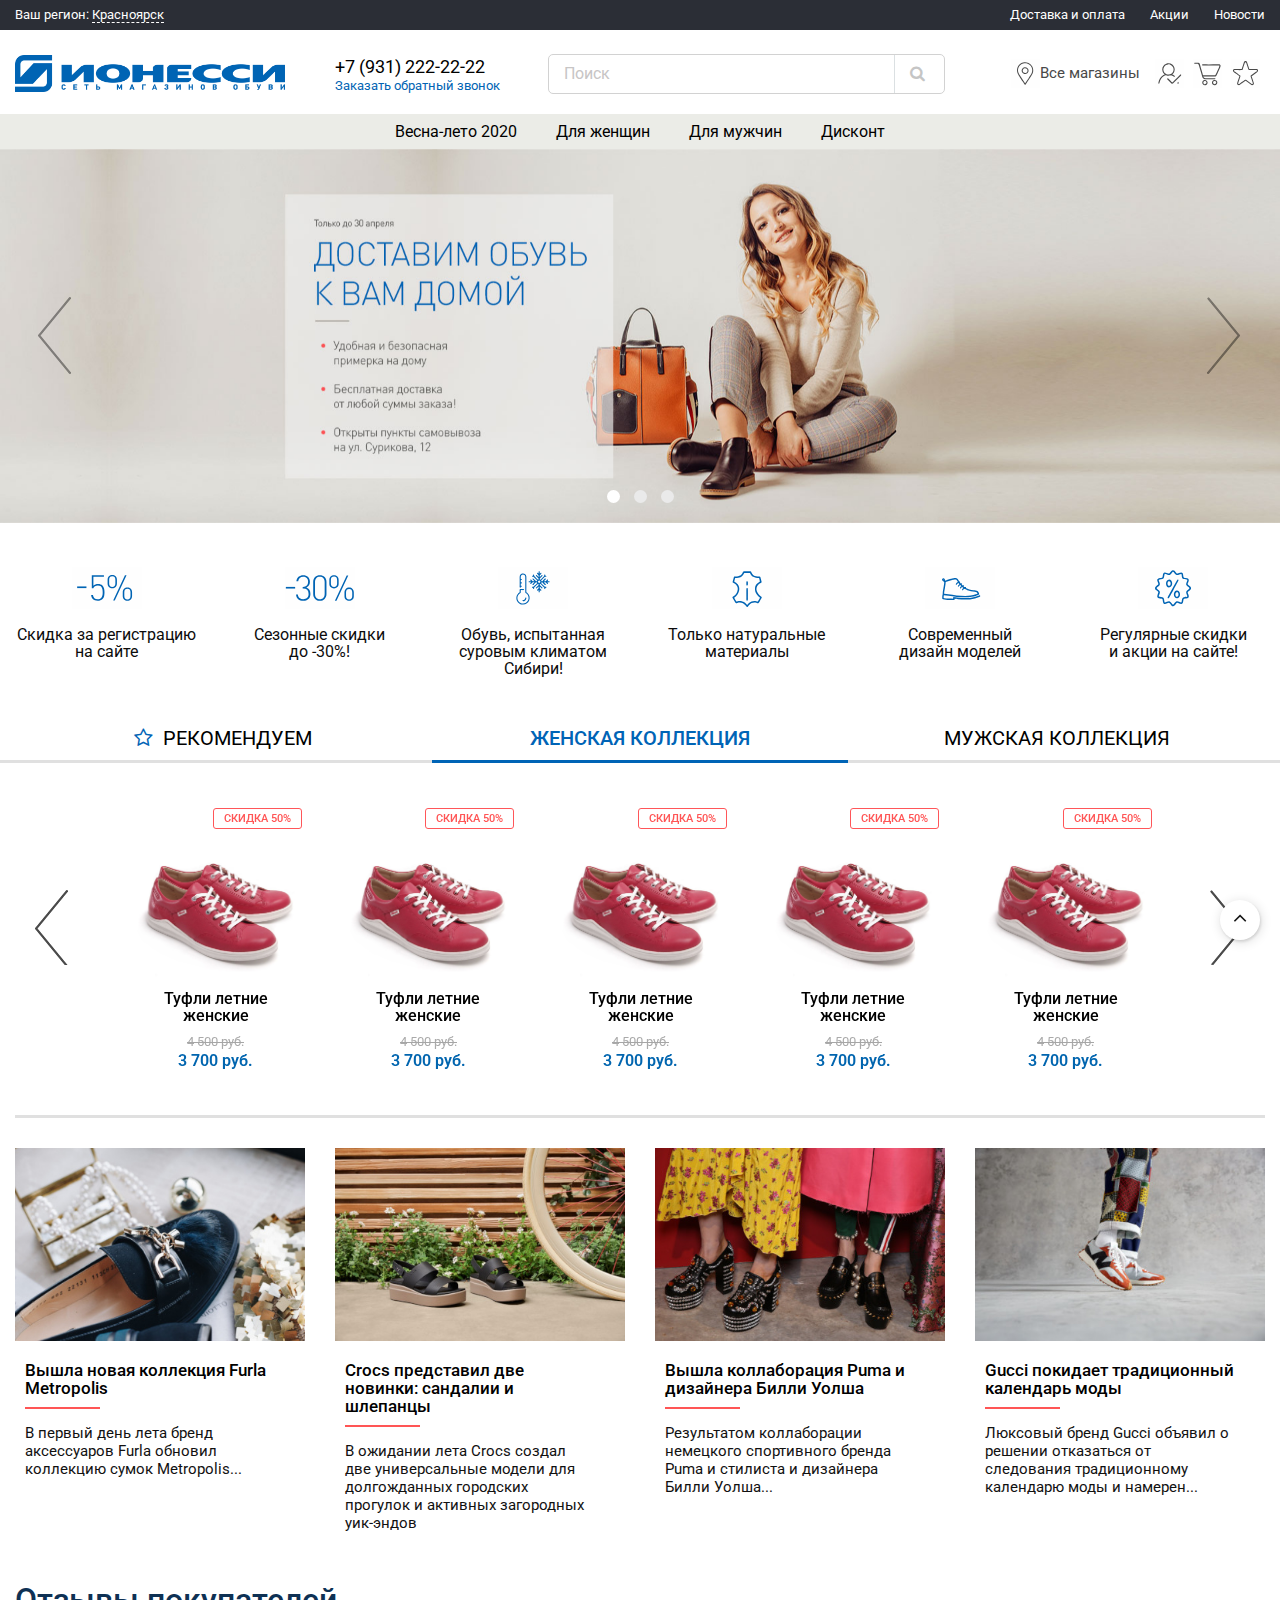
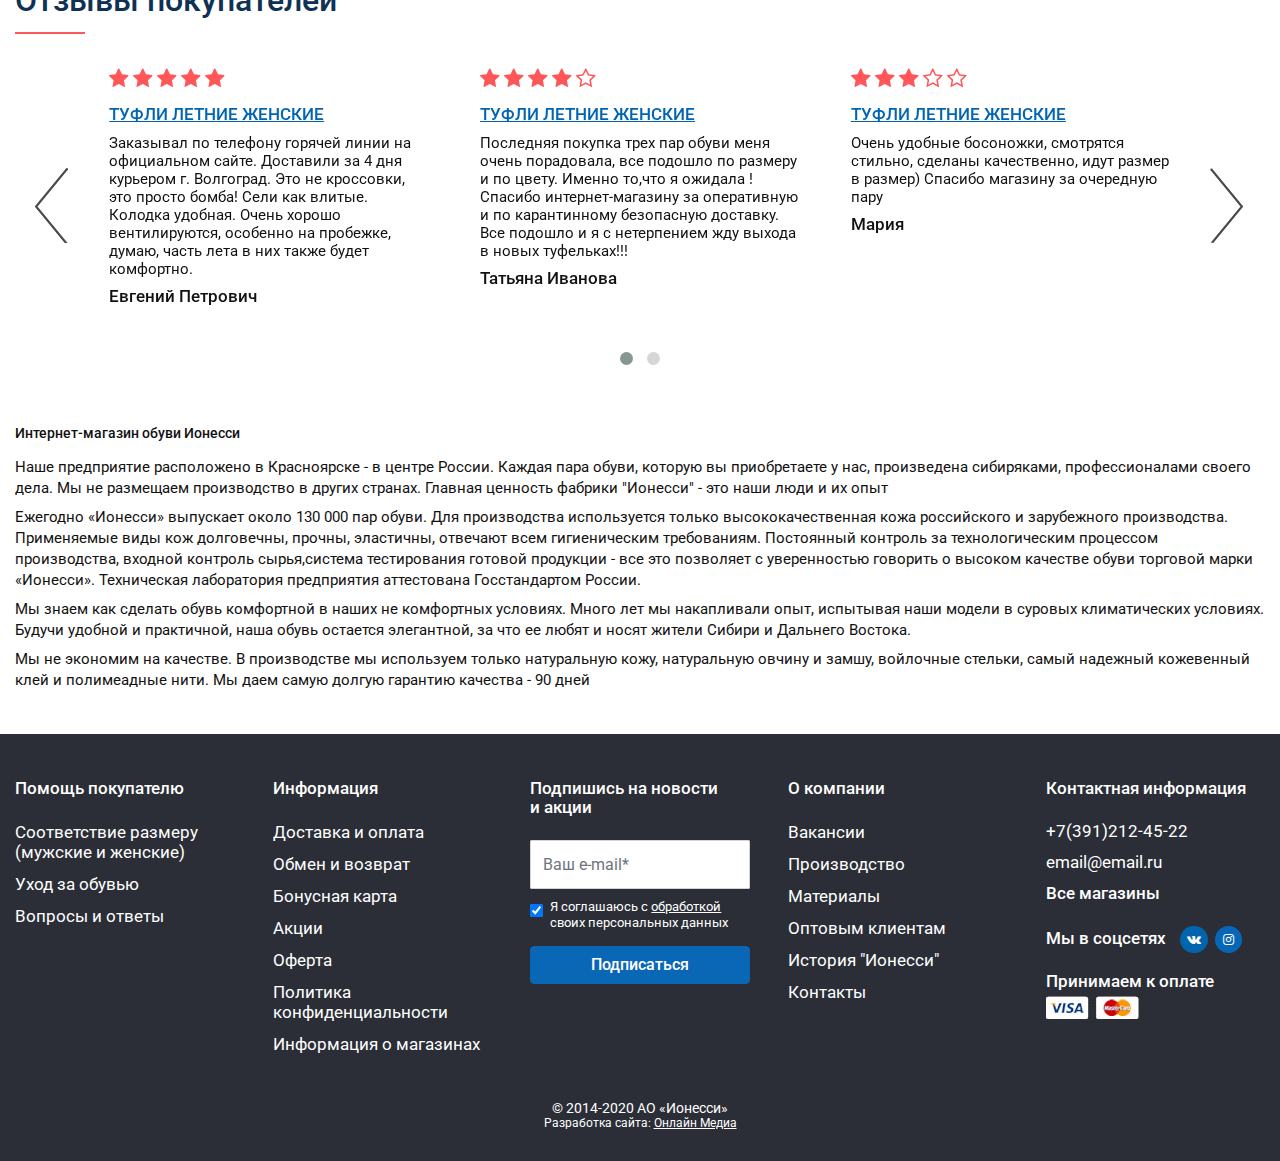
==== index.html @ 067e92b2 "Original Files Ionessi" ====
<!DOCTYPE html>
<html lang="ru">

<head>

    <meta charset="utf-8">

    <title>Project VAR</title>
    <meta name="description" content="Project VAR">

    <meta http-equiv="X-UA-Compatible" content="IE=edge">
    <meta name="viewport" content="width=device-width, initial-scale=1, maximum-scale=1">

    <!-- Open Graph Protocol Start -->
    <meta property="og:type" content="article">
    <meta property="og:site_name" content="">
    <meta property="og:title" content="" />
    <meta property="og:description" content="" />
    <meta property="og:url" content="">
    <meta property="og:locale" content="ru_RU">
    <meta property="og:image" content="" />
    <!-- Open Graph Protocol End -->

    <!-- Reset Phone Style Start -->
    <meta name="format-detection" content="telephone=no">
    <!-- Reset Phone Style End -->

    <!-- Template Basic Images Start -->
    <link rel="icon" href="img/favicon/favicon.ico">
    <link rel="apple-touch-icon" sizes="180x180" href="img/favicon/apple-touch-icon-180x180.png">
    <!-- Template Basic Images End -->

    <!-- Custom Browsers Color Start -->
    <meta name="theme-color" content="#000">
    <meta name="msapplication-navbutton-color" content="#000">
    <meta name="apple-mobile-web-app-status-bar-style" content="#000">
    <!-- Custom Browsers Color End -->

    <!-- Other Scripts, Bootstrap First -->
    <link rel="stylesheet" href="libs/bootstrap/css/bootstrap.min.css">
    <link rel="stylesheet"
        href="https://fonts.googleapis.com/css2?family=Roboto:ital,wght@0,400;0,500;0,700;1,400&display=swap">
    <link rel="stylesheet" href="libs/font-awesome/css/font-awesome.min.css">
    <link rel="stylesheet" href="libs/owlcarousel/owl.carousel.min.css">
    <link rel="stylesheet" href="libs/owlcarousel/owl.theme.default.min.css">
    <link rel="stylesheet" type="text/css" href="libs/slick/slick.css" />
    <link rel="stylesheet" type="text/css" href="libs/slick/slick-theme.css" />
    <link rel="stylesheet" href="css/main.css">
    <link rel="stylesheet" href="css/media.css">

</head>

<body>

    <div class="top-line">
        <div class="container-fluid">
            <div class="row">

            </div>
        </div>
    </div>

    <!-- HEADER START -->
    <header id="header" class="header">

        <div class="header-top d-none d-lg-block">
            <div class="container">
                <div class="row justify-content-between align-items-center">
                    <div class="col-md-auto col-12">
                        <div class="region-select">
                            <p>Ваш регион: <a href="#">Красноярск</a></p>
                        </div>
                    </div>
                    <div class="col-md-auto">
                        <ul>
                            <li><a href="#">Доставка и оплата</a></li>
                            <li><a href="#">Акции</a></li>
                            <li><a href="#">Новости</a></li>
                        </ul>
                    </div>
                </div>
            </div>
        </div>

        <div class="fixed-header" id="fixed-header">

            <div class="header-middle d-none d-lg-block">
                <div class="container">
                    <div class="row">
                        <div class="col-xl-3 col-lg-4">
                            <a href="#" class="logo">
                                <img src="img/logo/logo.png" alt="">
                            </a>
                        </div>
                        <div class="col-xl-2 col-lg-4">
                            <div class="header-phone">
                                <a href="tel:" class="phone">+7 (931) 222-22-22</a>
                                <a href="" class="orderphone">Заказать обратный звонок</a>
                            </div>
                        </div>

                        <div class="col-lg-4 d-lg-block d-xl-none">
                            <div class="header-right">
                                <ul>
                                    <li>
                                        <div class="header-shops">
                                            <img src="img/icon/karta.svg"></object>
                                            <a href="#">Все магазины</a>
                                        </div>
                                    </li>
                                    <li><a href=""><img src="img/icon/lich-kab.svg"></a></li>
                                    <li><a href=""><img src="img/icon/korzina.svg"></a></li>
                                    <li><a href=""><img src="img/icon/izbrannoe.svg"></a></li>
                                </ul>
                            </div>
                        </div>

                        <div class="col-xl-4 ">
                            <div class="header-search">
                                <form action="#" method="get">
                                    <div class="header-search-wrapper">
                                        <input type="search" class="form-control" name="q" id="q" placeholder="Поиск"
                                            required="">
                                        <button class="btn" type="submit"><i class="fa fa-search"
                                                aria-hidden="true"></i></button>
                                    </div>
                                </form>
                            </div>
                        </div>
                        <div class="col-xl-3 d-none d-xl-block">
                            <div class="header-right">
                                <ul>
                                    <li>
                                        <div class="header-shops">
                                            <img src="img/icon/karta.svg"></object>
                                            <a href="#">Все магазины</a>
                                        </div>
                                    </li>
                                    <li><a href=""><img src="img/icon/lich-kab.svg"></a></li>
                                    <li><a href=""><img src="img/icon/korzina.svg"></a></li>
                                    <li><a href=""><img src="img/icon/izbrannoe.svg"></a></li>
                                </ul>
                            </div>
                        </div>
                    </div>
                </div>
            </div>
            <!--MAIN MENU START -->
            <div class="nav-wrap main-menu">
                <div class="container">

                    <div class="menu-mobile-wrapper d-block d-lg-none">

                        <a href="#">
                            <img src="img/logo/logo.png" alt="">
                        </a>
                        <div class="mobile-icons">
                            <a href=""><img src="img/icon/izbrannoe.svg"></a>
                            <a href=""><img src="img/icon/korzina.svg"></a>
                        </div>
                    </div>

                    <nav class="menu" id="menu">
                        <ul>
                            <li class="d-block d-lg-none">
                                <div class="header-search">
                                    <form action="#" method="get">
                                        <div class="header-search-wrapper">
                                            <input type="search" class="form-control" name="q" id="q"
                                                placeholder="Поиск" required="">
                                            <button class="btn" type="submit"><i class="fa fa-search"
                                                    aria-hidden="true"></i></button>
                                        </div>
                                    </form>
                                </div>
                            </li>
                            <li><a href="#">Весна-лето 2020</a>
                                <ul>
                                    <li>
                                        <a href="#">Женская обувь</a>

                                        <a href="#">Весна-лето 2020</a>
                                        <ul>
                                            <li><a href="#">В наличии</a></li>
                                        </ul>

                                        <a href="#">Тип обуви</a>
                                        <ul>
                                            <li><a href="#">Кеды(1)</a></li>
                                            <li><a href="#">Кроссовки(14)</a></li>
                                            <li><a href="#">Полуботинки(2)</a></li>
                                            <li><a href="#">Балетки(33)</a></li>
                                            <li><a href="#">Туфли(1)</a></li>
                                            <li><a href="#">Босоножки(24)</a></li>
                                            <li><a href="#">Сандалии(2)</a></li>
                                            <li><a href="#">Сабо(13)</a></li>
                                            <li><a href="#">Шлепанцы(91)</a></li>
                                            <li><a href="#">Ботинки(210)</a></li>
                                            <li><a href="#">Ботильоны(335)</a></li>
                                            <li><a href="#">Полусапоги(310)</a></li>
                                            <li><a href="#">Сапоги(104)</a></li>
                                        </ul>
                                    </li>
                                    <li>
                                        <a href="#">Стиль</a>
                                        <ul>
                                            <li><a href="#">Классический(56)</a></li>
                                            <li><a href="#">Повседневный(143)</a></li>
                                            <li><a href="#">Спортивный(83)</a></li>
                                            <li><a href="#">Для активного отдыха(51)</a></li>
                                        </ul>
                                        <a href="#">Особые свойства</a>
                                        <ul>
                                            <li><a href="#">Обувь с Gore-Tex(70)</a></li>
                                            <li><a href="#">Обувь с Hydromax(22)</a></li>
                                        </ul>
                                        <a href="#">Товары со скидкой(346)</a>
                                        <a href="#" class="info-img"><img src="images/b1.jpg" alt=""></a>
                                    </li>
                                    <li><a href="#">Категория</a>
                                        <ul>
                                            <li><a href="#">Подкатегория</a></li>
                                            <li><a href="#">Подкатегория</a></li>
                                            <li><a href="#">Подкатегория</a></li>
                                            <li><a href="#">Подкатегория</a></li>
                                        </ul>
                                    </li>
                                </ul>
                            </li>
                            <li>
                                <a href="#">Для женщин</a>
                                <ul>
                                    <li><a href="#">Категория</a></li>
                                    <li><a href="#">Категория</a></li>
                                    <li><a href="#">Категория</a></li>
                                </ul>
                            </li>
                            <li><a href="#">Для мужчин</a>
                                <ul>
                                    <li><a href="#">Категория</a>
                                        <ul>
                                            <li><a href="#">Подкатегория</a></li>
                                            <li><a href="#">Подкатегория</a></li>
                                            <li><a href="#">Подкатегория</a></li>
                                            <li><a href="#">Подкатегория</a></li>
                                        </ul>
                                    </li>
                                    <li><a href="#">Категория</a>
                                        <ul>
                                            <li><a href="#">Подкатегория</a></li>
                                            <li><a href="#">Подкатегория</a></li>
                                            <li><a href="#">Подкатегория</a></li>
                                            <li><a href="#">Подкатегория</a></li>
                                        </ul>
                                    </li>
                                    <li><a href="#">Категория</a>
                                        <ul>
                                            <li><a href="#">Подкатегория</a></li>
                                            <li><a href="#">Подкатегория</a></li>
                                            <li><a href="#">Подкатегория</a></li>
                                            <li><a href="#">Подкатегория</a></li>
                                        </ul>
                                    </li>
                                </ul>
                            </li>
                            <li><a href="#">Дисконт</a>
                            <li class="bottom-part-menu d-block d-lg-none">
                                <p class="region-select">Ваш регион: <a href="#">Красноярск</a></p>
                                <a href="tel:" class="phone">+7 (931) 222-22-22</a>
                                <p class="autorization"><a href="#">Регистрация</a>/ <a href="#">Войти</a></p>
                                <a href="#">Доставка и оплата</a>
                                <a href="#">Обмен и возврат</a>
                                <a href="#">Бонусная программа</a>
                                <a href="#">Вопросы и ответы</a>
                                <a href="#">Контакты</a>
                            </li>
                        </ul>
                    </nav>

                </div>
            </div>
            <!--MAIN MENU END -->
        </div>

    </header>
    <!-- HEADER END -->

    <div class="main-wrapper">

        <div class="top-slider">
            <div class="owl-carousel owl-theme">
                <div class="item">
                    <img src="images/slider/slidex1.jpg" alt="Picture 1" class="d-none d-md-block">
                    <img src="images/slider/slidesm.jpg" alt="Picture 1" class="d-block d-md-none">
                </div>
                <div class="item">
                    <img src="images/slider/slidex1.jpg" alt="Picture 1" class="d-none d-md-block">
                    <img src="images/slider/slidesm.jpg" alt="Picture 1" class="d-block d-md-none">
                </div>
                <div class="item">
                    <img src="images/slider/slidex1.jpg" alt="Picture 1" class="d-none d-md-block">
                    <img src="images/slider/slidesm.jpg" alt="Picture 1" class="d-block d-md-none">
                </div>
            </div>
            <div class="owl-theme">
                <div class="owl-controls">
                    <div class="custom-nav owl-nav"></div>
                </div>
            </div>
        </div>

        <section class="advantages">
            <div class="container">
                <div class="row">
                    <div class="col-xl-2 col-lg-4 col-md-4 col-6">
                        <div class="advantage-item">
                            <a href="#">
                                <object type="image/svg+xml" data="img/icon/1.svg" width="70" height="70"></object>
                                <p>Скидка за регистрацию<br /> на сайте</p>
                            </a>
                        </div>
                    </div>
                    <div class="col-xl-2 col-lg-4 col-md-4 col-6">
                        <div class="advantage-item">
                            <a href="#">
                                <object type="image/svg+xml" data="img/icon/2.svg" width="70" height="70"></object>
                                <p>Сезонные скидки<br />до -30%!</p>
                            </a>
                        </div>
                    </div>
                    <div class="col-xl-2 col-lg-4 col-md-4 col-6">
                        <div class="advantage-item">
                            <a href="#">
                                <object type="image/svg+xml" data="img/icon/3.svg" width="70" height="70"></object>
                                <p>Обувь, испытанная<br />суровым климатом Сибири!</p>
                            </a>
                        </div>
                    </div>
                    <div class="col-xl-2 col-lg-4 col-md-4 col-6">
                        <div class="advantage-item">
                            <a href="#">
                                <object type="image/svg+xml" data="img/icon/4.svg" width="70" height="70"></object>
                                <p>Только натуральные<br />материалы</p>
                            </a>
                        </div>
                    </div>
                    <div class="col-xl-2 col-lg-4 col-md-4 col-6">
                        <div class="advantage-item">
                            <a href="#">
                                <object type="image/svg+xml" data="img/icon/5.svg" width="70" height="70"></object>
                                <p>Современный<br />дизайн моделей</p>
                            </a>
                        </div>
                    </div>
                    <div class="col-xl-2 col-lg-4 col-md-4 col-6">
                        <div class="advantage-item">
                            <a href="#">
                                <object type="image/svg+xml" data="img/icon/6.svg" width="70" height="70"></object>
                                <p>Регулярные скидки<br />и акции на сайте!</p>
                            </a>
                        </div>
                    </div>
                </div>
            </div>
        </section>

        <section class="product-demo">
            <div class="product-demo-head">
                <div class="container">
                    <ul class="nav nav-tabs">
                        <li class="nav-item d-none d-lg-block">
                            <p class="nav-link demo-link"><i class="fa fa-star-o" aria-hidden="true"></i> Рекомендуем
                            </p>
                        </li>
                        <li class="nav-item">
                            <a class="nav-link active demo-link" data-toggle="tab" href="#womancollection">Женская
                                коллекция</a>
                        </li>
                        <li class="nav-item">
                            <a class="nav-link demo-link" data-toggle="tab" href="#mancollection">Мужская коллекция</a>
                        </li>
                    </ul>
                </div>
            </div>

            <div class="container">
                <div class="tab-content">
                    <div class="tab-pane fade show active" id="womancollection">
                        <div class="gallery-wrapper">
                            <div class="owl-carousel owl-products owl-theme gallery content-section">

                                <div class="item">
                                    <p class="item-action">Скидка 50%</p>
                                    <div class="item-image">
                                        <a href="product-item.html">
                                            <img src="images/content/01.jpg" alt="">
                                            <img src="images/content/02.jpg" alt="">
                                        </a>
                                    </div>
                                    <div class="button-container">
                                        <a href="product-item.html" class="button">Подробнее</a>
                                    </div>
                                    <div class="item-desc">
                                        <p class="item-title">Туфли летние женские</p>
                                        <p class="old-price">
                                            4 500 <span class="ruble">руб.</span>
                                        </p>
                                        <p class="item-price"> 3 700 <span class="ruble">руб.</span></p>

                                    </div>
                                </div>

                                <div class="item">
                                    <p class="item-action">Скидка 50%</p>
                                    <div class="item-image">
                                        <a href="product-item.html">
                                            <img src="images/content/01.jpg" alt="">
                                            <img src="images/content/02.jpg" alt="">
                                        </a>
                                    </div>
                                    <div class="button-container">
                                        <a href="product-item.html" class="button">Подробнее</a>
                                    </div>
                                    <div class="item-desc">
                                        <p class="item-title">Туфли летние женские</p>
                                        <p class="old-price">
                                            4 500 <span class="ruble">руб.</span>
                                        </p>
                                        <p class="item-price"> 3 700 <span class="ruble">руб.</span></p>

                                    </div>
                                </div>

                                <div class="item">
                                    <p class="item-action">Скидка 50%</p>
                                    <div class="item-image">
                                        <a href="product-item.html">
                                            <img src="images/content/01.jpg" alt="">
                                            <img src="images/content/02.jpg" alt="">
                                        </a>
                                    </div>
                                    <div class="button-container">
                                        <a href="product-item.html" class="button">Подробнее</a>
                                    </div>
                                    <div class="item-desc">
                                        <p class="item-title">Туфли летние женские</p>
                                        <p class="old-price">
                                            4 500 <span class="ruble">руб.</span>
                                        </p>
                                        <p class="item-price"> 3 700 <span class="ruble">руб.</span></p>

                                    </div>
                                </div>

                                <div class="item">
                                    <p class="item-action">Скидка 50%</p>
                                    <div class="item-image">
                                        <a href="product-item.html">
                                            <img src="images/content/01.jpg" alt="">
                                            <img src="images/content/02.jpg" alt="">
                                        </a>
                                    </div>
                                    <div class="button-container">
                                        <a href="product-item.html" class="button">Подробнее</a>
                                    </div>
                                    <div class="item-desc">
                                        <p class="item-title">Туфли летние женские</p>
                                        <p class="old-price">
                                            4 500 <span class="ruble">руб.</span>
                                        </p>
                                        <p class="item-price"> 3 700 <span class="ruble">руб.</span></p>

                                    </div>
                                </div>

                                <div class="item">
                                    <p class="item-action">Скидка 50%</p>
                                    <div class="item-image">
                                        <a href="product-item.html">
                                            <img src="images/content/01.jpg" alt="">
                                            <img src="images/content/02.jpg" alt="">
                                        </a>
                                    </div>
                                    <div class="button-container">
                                        <a href="product-item.html" class="button">Подробнее</a>
                                    </div>
                                    <div class="item-desc">
                                        <p class="item-title">Туфли летние женские</p>
                                        <p class="old-price">
                                            4 500 <span class="ruble">руб.</span>
                                        </p>
                                        <p class="item-price"> 3 700 <span class="ruble">руб.</span></p>

                                    </div>
                                </div>

                                <div class="item">
                                    <p class="item-action">Скидка 50%</p>
                                    <div class="item-image">
                                        <a href="product-item.html">
                                            <img src="images/content/01.jpg" alt="">
                                            <img src="images/content/02.jpg" alt="">
                                        </a>
                                    </div>
                                    <div class="button-container">
                                        <a href="product-item.html" class="button">Подробнее</a>
                                    </div>
                                    <div class="item-desc">
                                        <p class="item-title">Туфли летние женские</p>
                                        <p class="old-price">
                                            4 500 <span class="ruble">руб.</span>
                                        </p>
                                        <p class="item-price"> 3 700 <span class="ruble">руб.</span></p>

                                    </div>
                                </div>

                                <div class="item">
                                    <p class="item-action">Скидка 50%</p>
                                    <div class="item-image">
                                        <a href="product-item.html">
                                            <img src="images/content/01.jpg" alt="">
                                            <img src="images/content/02.jpg" alt="">
                                        </a>
                                    </div>
                                    <div class="button-container">
                                        <a href="product-item.html" class="button">Подробнее</a>
                                    </div>
                                    <div class="item-desc">
                                        <p class="item-title">Туфли летние женские</p>
                                        <p class="old-price">
                                            4 500 <span class="ruble">руб.</span>
                                        </p>
                                        <p class="item-price"> 3 700 <span class="ruble">руб.</span></p>

                                    </div>
                                </div>

                                <div class="item">
                                    <p class="item-action">Скидка 50%</p>
                                    <div class="item-image">
                                        <a href="product-item.html">
                                            <img src="images/content/01.jpg" alt="">
                                            <img src="images/content/02.jpg" alt="">
                                        </a>
                                    </div>
                                    <div class="button-container">
                                        <a href="product-item.html" class="button">Подробнее</a>
                                    </div>
                                    <div class="item-desc">
                                        <p class="item-title">Туфли летние женские</p>
                                        <p class="old-price">
                                            4 500 <span class="ruble">руб.</span>
                                        </p>
                                        <p class="item-price"> 3 700 <span class="ruble">руб.</span></p>

                                    </div>
                                </div>

                                <div class="item">
                                    <p class="item-action">Скидка 50%</p>
                                    <div class="item-image">
                                        <a href="product-item.html">
                                            <img src="images/content/01.jpg" alt="">
                                            <img src="images/content/02.jpg" alt="">
                                        </a>
                                    </div>
                                    <div class="button-container">
                                        <a href="product-item.html" class="button">Подробнее</a>
                                    </div>
                                    <div class="item-desc">
                                        <p class="item-title">Туфли летние женские</p>
                                        <p class="old-price">
                                            4 500 <span class="ruble">руб.</span>
                                        </p>
                                        <p class="item-price"> 3 700 <span class="ruble">руб.</span></p>

                                    </div>
                                </div>

                            </div>
                        </div>
                        <a href="#" class="btn btn-primary">Перейти в каталог</a>
                    </div>
                    <div class="tab-pane fade" id="mancollection">
                        <div class="gallery-wrapper">

                        </div>
                    </div>
                </div>
            </div>

        </section>

        <section class="main-actions">
            <div class="container">
                <div class="row">
                    <div class="col-xl-3 col-lg-4 col-md-6">
                        <div class="action-item">
                            <a href="#">
                                <img src="images/news1.jpg" alt="">
                            </a>
                            <div class="action-content">
                                <h2>
                                    <a href="#">Вышла новая коллекция Furla Metropolis</a>
                                </h2>
                                <p>В первый день лета бренд аксессуаров Furla обновил коллекцию сумок Metropolis...</p>
                            </div>
                        </div>
                    </div>
                    <div class="col-xl-3 col-lg-4 col-md-6">
                        <div class="action-item">
                            <a href="#">
                                <img src="images/news2.jpg" alt="">
                            </a>
                            <div class="action-content">
                                <h2>
                                    <a href="#">Crocs представил две новинки: сандалии и шлепанцы</a>
                                </h2>
                                <p>В ожидании лета Crocs cоздал две универсальные модели для долгожданных городских
                                    прогулок и активных загородных уик-эндов</p>
                            </div>
                        </div>
                    </div>
                    <div class="col-xl-3 col-lg-4 col-md-6">
                        <div class="action-item">
                            <a href="#">
                                <img src="images/news3.jpg" alt="">
                            </a>
                            <div class="action-content">
                                <h2>
                                    <a href="#">Вышла коллаборация Puma и дизайнера Билли Уолша</a>
                                </h2>
                                <p>Результатом коллаборации немецкого спортивного бренда Puma и стилиста и дизайнера
                                    Билли Уолша...</p>
                            </div>
                        </div>
                    </div>
                    <div class="col-xl-3 col-lg-4 col-md-6">
                        <div class="action-item">
                            <a href="#">
                                <img src="images/news4.jpg" alt="">
                            </a>
                            <div class="action-content">
                                <h2>
                                    <a href="#">Gucci покидает традиционный календарь моды</a>
                                </h2>
                                <p>Люксовый бренд Gucci объявил о решении отказаться от следования традиционному
                                    календарю моды и намерен...</p>
                            </div>
                        </div>
                    </div>
                </div>
            </div>
        </section>

        <section class="reviews-section">
            <div class="container">
                <div class="section-title">
                    <h2>Отзывы покупателей</h2>
                </div>
            </div>
            <div class="container">
                <div class="gallery-wrapper">
                    <div class="owl-carousel owl-reviews owl-theme gallery content-section">

                        <div class="reviews-item">
                            <div class="rating">
                                <i class="fa fa-star" aria-hidden="true"></i>
                                <i class="fa fa-star" aria-hidden="true"></i>
                                <i class="fa fa-star" aria-hidden="true"></i>
                                <i class="fa fa-star" aria-hidden="true"></i>
                                <i class="fa fa-star" aria-hidden="true"></i>
                            </div>
                            <a href="" class="reviews-title">
                                <h3>Туфли летние женские</h3>
                            </a>
                            <p class="reviews-description">Заказывал по телефону горячей линии на официальном сайте.
                                Доставили за 4 дня курьером г. Волгоград. Это не кроссовки, это просто бомба! Сели как
                                влитые. Колодка удобная. Очень хорошо вентилируются, особенно на пробежке, думаю, часть
                                лета в них также будет комфортно.</p>
                            <p class="reviews-autor">Евгений Петрович</p>
                        </div>

                        <div class="reviews-item">
                            <div class="rating">
                                <i class="fa fa-star" aria-hidden="true"></i>
                                <i class="fa fa-star" aria-hidden="true"></i>
                                <i class="fa fa-star" aria-hidden="true"></i>
                                <i class="fa fa-star" aria-hidden="true"></i>
                                <i class="fa fa-star-o" aria-hidden="true"></i>
                            </div>
                            <a href="" class="reviews-title">
                                <h3>Туфли летние женские</h3>
                            </a>
                            <p class="reviews-description">Последняя покупка трех пар обуви меня очень порадовала, все
                                подошло по размеру и по цвету. Именно то,что я ожидала ! Спасибо интернет-магазину за
                                оперативную и по карантинному безопасную доставку.
                                Все подошло и я с нетерпением жду выхода в новых туфельках!!!</p>
                            <p class="reviews-autor">Татьяна Иванова</p>
                        </div>

                        <div class="reviews-item">
                            <div class="rating">
                                <i class="fa fa-star" aria-hidden="true"></i>
                                <i class="fa fa-star" aria-hidden="true"></i>
                                <i class="fa fa-star" aria-hidden="true"></i>
                                <i class="fa fa-star-o" aria-hidden="true"></i>
                                <i class="fa fa-star-o" aria-hidden="true"></i>
                            </div>
                            <a href="" class="reviews-title">
                                <h3>Туфли летние женские</h3>
                            </a>
                            <p class="reviews-description">Очень удобные босоножки, смотрятся стильно, сделаны
                                качественно, идут размер в размер) Спасибо магазину за очередную пару</p>
                            <p class="reviews-autor">Мария</p>
                        </div>

                        <div class="reviews-item">
                            <div class="rating">
                                <i class="fa fa-star" aria-hidden="true"></i>
                                <i class="fa fa-star" aria-hidden="true"></i>
                                <i class="fa fa-star" aria-hidden="true"></i>
                                <i class="fa fa-star" aria-hidden="true"></i>
                                <i class="fa fa-star" aria-hidden="true"></i>
                            </div>
                            <a href="" class="reviews-title">
                                <h3>Туфли летние женские</h3>
                            </a>
                            <p class="reviews-description">Далеко-далеко за словесными горами в стране, гласных и
                                согласных живут рыбные тексты. Даже обеспечивает использовало осталось переписывается
                                прямо единственное океана приставка точках эта. Подзаголовок языком путь, ему меня не
                                снова раз несколько.</p>
                            <p class="reviews-autor">Татьяна Иванова</p>
                        </div>

                        <div class="reviews-item">
                            <div class="rating">
                                <i class="fa fa-star" aria-hidden="true"></i>
                                <i class="fa fa-star" aria-hidden="true"></i>
                                <i class="fa fa-star" aria-hidden="true"></i>
                                <i class="fa fa-star" aria-hidden="true"></i>
                                <i class="fa fa-star" aria-hidden="true"></i>
                            </div>
                            <a href="" class="reviews-title">
                                <h3>Туфли летние женские</h3>
                            </a>
                            <p class="reviews-description">Далеко-далеко за словесными горами в стране, гласных и
                                согласных живут рыбные тексты. Даже обеспечивает использовало осталось переписывается
                                прямо единственное океана приставка точках эта. Подзаголовок языком путь, ему меня не
                                снова раз несколько.</p>
                            <p class="reviews-autor">Татьяна Иванова</p>
                        </div>

                        <div class="reviews-item">
                            <div class="rating">
                                <i class="fa fa-star" aria-hidden="true"></i>
                                <i class="fa fa-star" aria-hidden="true"></i>
                                <i class="fa fa-star" aria-hidden="true"></i>
                                <i class="fa fa-star" aria-hidden="true"></i>
                                <i class="fa fa-star" aria-hidden="true"></i>
                            </div>
                            <a href="" class="reviews-title">
                                <h3>Туфли летние женские</h3>
                            </a>
                            <p class="reviews-description">Далеко-далеко за словесными горами в стране, гласных и
                                согласных живут рыбные тексты. Даже обеспечивает использовало осталось переписывается
                                прямо единственное океана приставка точках эта. Подзаголовок языком путь, ему меня не
                                снова раз несколько.</p>
                            <p class="reviews-autor">Татьяна Иванова</p>
                        </div>

                    </div>
                </div>
            </div>

        </section>

        <section class="page-desc">
            <div class="container">
                <div id="readmore">
                    <h2>Интернет-магазин обуви Ионесси</h2>
                    <p>Наше предприятие расположено в Красноярске - в центре России. Каждая пара обуви, которую вы
                        приобретаете у нас, произведена сибиряками, профессионалами своего дела. Мы не размещаем
                        производство в других странах. Главная ценность фабрики "Ионесси" - это наши люди и их опыт</p>
                    <p>Ежегодно «Ионесси» выпускает около 130 000 пар обуви. Для производства используется только
                        высококачественная кожа российского и зарубежного производства. Применяемые виды кож долговечны,
                        прочны, эластичны, отвечают всем гигиеническим требованиям. Постоянный контроль за
                        технологическим процессом производства, входной контроль сырья,система тестирования готовой
                        продукции - все это позволяет с уверенностью говорить о высоком качестве обуви торговой марки
                        «Ионесси».

                        Техническая лаборатория предприятия аттестована Госстандартом России.</p>
                    <p>Мы знаем как сделать обувь комфортной в наших не комфортных условиях. Много лет мы накапливали
                        опыт, испытывая наши модели в суровых климатических условиях. Будучи удобной и практичной, наша
                        обувь остается элегантной, за что ее любят и носят жители Сибири и Дальнего Востока.</p>
                    <p>Мы не экономим на качестве. В производстве мы используем только натуральную кожу, натуральную
                        овчину и замшу, войлочные стельки, самый надежный кожевенный клей и полимеадные нити. Мы даем
                        самую долгую гарантию качества - 90 дней</p>
                </div>

            </div>
        </section>


    </div>

    <!-- Footer Start -->
    <footer class="footer">
        <div class="container grid">

            <div class="footer-widget">
                <h3>Помощь покупателю</h3>
                <ul>
                    <li><a href="#">Соответствие размеру (мужские и женские)</a></li>
                    <li><a href="#">Уход за обувью</a></li>
                    <li><a href="#">Вопросы и ответы</a></li>
                </ul>
            </div>

            <div class="footer-widget">
                <h3>Информация</h3>
                <ul>
                    <li><a href="#">Доставка и оплата</a></li>
                    <li><a href="#">Обмен и возврат</a></li>
                    <li><a href="#">Бонусная карта</a></li>
                    <li><a href="#">Акции</a></li>
                    <li><a href="#">Оферта</a></li>
                    <li><a href="#">Политика конфиденциальности</a></li>
                    <li><a href="#">Информация о магазинах</a></li>
                </ul>
            </div>

            <div class="footer-widget send-part">
                <h3>Подпишись на новости <br />и акции</h3>
                <div class="send-order">
                    <form action="">
                        <input type="text" class="form-control" placeholder="Ваш e-mail*">
                        <div class="form-check">
                            <input class="form-check-input" type="checkbox" id="gridCheck" checked="">
                            <label class="form-check-label" for="gridCheck">
                                Я соглашаюсь c <a href="#">обработкой</a> своих персональных данных
                            </label>
                        </div>
                        <button type="submit" class="btn btn-primary btn-send">Подписаться</button>
                    </form>
                </div>
            </div>

            <div class="footer-widget">
                <h3>О компании</h3>
                <ul>
                    <li><a href="#">Вакансии</a></li>
                    <li><a href="#">Производство</a></li>
                    <li><a href="#">Материалы</a></li>
                    <li><a href="#">Оптовым клиентам</a></li>
                    <li><a href="#">История "Ионесси"</a></li>
                    <li><a href="#">Контакты</a></li>
                </ul>
            </div>

            <div class="footer-widget">
                <h3>Контактная информация</h3>
                <div class="contacts-info">
                    <a href="#">+7(391)212-45-22</a>
                    <a href="#">email@email.ru</a>
                </div>
                <h3><a href="#">Все магазины</a></h3>
                <h3 class="social">Мы в соцсетях</h3>
                <a href="#"><i class="fa fa-vk" aria-hidden="true"></i></a>
                <a href="#"><i class="fa fa-instagram" aria-hidden="true"></i></a>
                <h3 class="cards-title">Принимаем к оплате</h3>
                <img src="images/cards.jpg" alt="">
            </div>

        </div>
        <div class="footer-bottom">
            <div class="container">
                <div class="row">
                    <div class="col-md-12">
                        <p>&copy; 2014-2020 АО «Ионесси»</p>
                        <p class="madeby">Разработка сайта: <a href="">Онлайн Медиа</a></p>
                    </div>
                </div>
            </div>
        </div>
    </footer>
    <!-- Footer End -->
    <div id="back-to-top">
        <a href="#top"><i class="fa fa-angle-up"></i></a>
    </div>

    <!-- jQuery Scripts -->
    <script src="js/plugins.min.js"></script>
    <script src="libs/megamenu/js/megamenu.js"></script>
    <script src="libs/owlcarousel/owl.carousel.min.js"></script>
    <!--<script src="libs/owlcarousel/owl.carousel2.thumbs.min.js1"></script>-->
    <script src="libs/slick/slick.min.js"></script>
    <script src="libs/zoomsl/zoomsl.min.js"></script>
    <script src="libs/readmore/readmore.min.js"></script>
    <script src="js/common.js"></script>

    <script>

        $(document).ready(function () {
            $(".menu-mobile").click(function () {
                $(".menu-mobile").toggleClass("active");
            });

        });



    </script>

</body>

</html>
---- css/main.css ----
/*----------------------------------------

[Table of contents]

1. Main Structure
2. Typography
3. Menu
4. Header
5. Footer
6. Main Slider
7. Banners & Modals
8. Browsers fix

-----------------------------------------*/

/*----------------------------------------
1. Main Structure
-----------------------------------------*/
/*
@font-face {
    font-family: 'DINPro-Light';
    src: url('../fonts/DINPro-Light.eot');
    src: local('☺'), url('../fonts/DINPro-Light.woff') format('woff'), url('../fonts/DINPro-Light.ttf') format('truetype'), url('../fonts/DINPro-Light.svg') format('svg');
    font-weight: normal;
    font-style: normal;
    font-display: swap;
}

@font-face {
    font-weight: 500;
    src: url('../fonts/DINPro-Regular.eot');
    src: local('☺'), url('../fonts/DINPro-Regular.woff') format('woff'), url('../fonts/DINPro-Regular.ttf') format('truetype'), url('../fonts/DINPro-Regular.svg') format('svg');
    font-weight: normal;
    font-style: normal;
    font-display: swap;
}

@font-face {
    font-weight: 500;
    src: url('../fonts/DINPro-Bold.eot');
    src: local('☺'), url('../fonts/DINPro-Bold.woff') format('woff'), url('../fonts/DINPro-Bold.ttf') format('truetype'), url('../fonts/DINPro-Bold.svg') format('svg');
    font-weight: normal;
    font-style: normal;
    font-display: swap;
}


@font-face {
    font-weight: 500;
    src: url('../fonts/DINPro-Medium.eot');
    src: local('☺'), url('../fonts/DINPro-Medium.woff') format('woff'), url('../fonts/DINPro-Medium.ttf') format('truetype'), url('../fonts/DINPro-Medium.svg') format('svg');
    font-weight: normal;
    font-style: normal;
    font-display: swap;
}
*/

body {
    /*font-family: 'DINPro-Light', Arial, Tahoma, sans-serif;*/
    font-family: 'Roboto', Arial, Tahoma, sans-serif;
    font-size: 18px;
    line-height: 1.2;
    font-weight: 400;
    color: #111111;
    margin-left: 0;
    margin-right: 0;
    margin-top: 0;
    min-width: 300px;
    -webkit-font-smoothing: antialiased;
}

.main-wrapper {
    min-height: 1150px;
}

.section-title h2 {
    margin-bottom: 40px;
    text-align: left;
    color: #0e3154;
    font-size: 32px;
}

.section-title h1{
    font-weight: 500;
    font-size: 20px;
}

.section-title{
    position: relative;
}

.section-title h2:after {
    display: block;
    width: 70px;
    content: '';
    position: absolute;
    border-bottom: 2px solid #ff5656;
    bottom: -15px;
    left: 0;
}

.section-title a {
    position: absolute;
    right: 0;
    top: 0;
    color: #2471b9;
    text-decoration: underline;
}

.form-control {
    display: block;
    width: 100%;
    height: calc(1.5em + .75rem + 2px);
    padding: 1.475rem .75rem;
    font-size: 1rem;
    font-weight: 400;
    line-height: 1.5;
    color: #495057;
    background-color: #fff;
    background-clip: padding-box;
    border-radius: 1px;
    transition: border-color .15s ease-in-out,box-shadow .15s ease-in-out;
}

.input-group .form-control{
    border: none;
}

.form-check {
    position: relative;
    display: block;
    padding-left: 0.5rem;
}

.product-info .form-control{
    border: 1px solid #cacaca;
}

.product-specs {
    padding-bottom: 10px;
    margin-bottom: 15px;
    font-size: 14px;
}

.product-specs p {
    color: #8b8b8b;
    margin-bottom: 10px;
}

.product-specs p span{
    color: #000;
}

.product-like {
    margin: 45px auto 0 auto;
    border-radius: 5px;
    background-color: #ebece7;
    padding: 5px 5px 5px 5px;
    max-width: 90px;
    text-align: center;
}

.product-like .fa {
    display: inline-block;
    color: #a0a0a0;
}

.likes-number{
    display: inline-block;
}

.button-container {
    position: absolute;
    top: 65%;
    z-index: 5;
    width: 100%;
    left: 0;
    text-align: center;
}

.inner-content .form-container .form-control{
    border: 1px solid #cacaca;
}


.form-container h2{
    margin-bottom: 40px;
}

.btn.btn-primary {
    font-weight: 500;
    padding-left: 20px;
    padding-right: 20px;
}

.reviews-btn{
    text-align: right;
}

.map{
    margin-bottom: 50px;
}

.reviews {
    padding-bottom: 40px;
    padding-top: 10px;
}

.reviews h3{
    font-weight: 500;
}

.reviews-desc{
    text-align: justify;
    color: #000;
    font-weight: 400;
    font-size: 14px;
    line-height: 1.42857143rem;
}




/*----------------------------------------
2. Typography
-----------------------------------------*/

h1 {
    font-size: 1.9em;
    line-height: 54px;
    font-weight: 500;
    margin-bottom: 1rem;
    line-height: 1.1;
}

h2 {
    font-weight: 500;
    font-size: 1.5em;
    margin-bottom: 1rem;
    line-height: 1.1;
}

h3 {
    font-size: 1.3em;
    font-weight: 500;
    margin-bottom: 1rem;
    line-height: 1.1;
}

h4 {
    font-size: 1.1em;
    font-weight: 500;
    margin-bottom: 1rem;
}

h5 {
    font-size: 0.8em;
    font-weight: 500;
    margin-bottom: .5rem;
}

h6 {
    font-size: 0.5em;
    font-weight: 500;
    margin-bottom: .5rem;
}

p {
    margin-bottom: 1rem;
}

/*----------------------------------------
3. Menu
-----------------------------------------*/

/* Go To Top */

#back-to-top {
    display: block;
    z-index: 500;
    width: 40px;
    height: 40px;
    text-align: center;
    font-size: 22px;
    position: fixed;
    bottom: -40px;
    right: 20px;
    line-height: 35px;
    -webkit-border-radius: 50%;
    border-radius: 50%;
    -webkit-transition: all 1s ease-in-out;
    -moz-transition: all 1s ease-in-out;
    -ms-transition: all 1s ease-in-out;
    -o-transition: all 1s ease-in-out;
    transition: all 1s ease-in-out;
    background-color: #fff;
    text-decoration: none;
    box-shadow: 1px 1.732px 12px 0px rgba(0, 0, 0, 0.14), 1px 1.732px 3px 0px rgba(0, 0, 0, 0.12);
}

#back-to-top i {
    -webkit-transition: all 1s ease-in-out;
    -moz-transition: all 1s ease-in-out;
    -ms-transition: all 1s ease-in-out;
    -o-transition: all 1s ease-in-out;
    transition: all 1s ease-in-out;
}

#back-to-top a {
    width: 40px;
    height: 40px;
    display: block;
    color: #111;
}

#back-to-top.show {
    bottom: 20px;
}

#back-to-top:hover {
    background-color: #111;
}

#back-to-top:hover i {
    color: #fff;
}

/* Mega Menu */


.info-img img{
    width: 100%;
}

.info-img{
    display: block;
}

.menu-mobile {
    display: none;
    padding: 0px;
    width: 20px;
    overflow: hidden;
}

.menu-mobile:hover{
    text-decoration: none;
}
/*
.menu-mobile:after {
    content: "\f0c9";
    font-family: "FontAwesome";
    font-size: 15px;
    padding: 0;
    float: left;
    position: relative;
    top: 0px;
    -webkit-transform: translateY(-25%);
    -ms-transform: translateY(-25%);
    transform: translateY(-25%);
    color: #7c7974;
}
*/

/* Спрятать скролл у меню */

.menu .show-on-mobile::-webkit-scrollbar { /* chrome based */
    width: 0px;  /* ширина scrollbar'a */
    background: transparent;  /* опционально */
}

.menu .show-on-mobile::-webkit-scrollbar-track{
    width: 0;
}

.menu .show-on-mobile {
    -ms-overflow-style: none;  /* IE 10+ */
    scrollbar-width: none; /* Firefox */
}

.menu-mobile:before {
    content: "\f0c9";
    font-family: "FontAwesome";
    font-size: 25px;
    padding: 0;
    position: relative;
    top: 0px;
    -webkit-transform: translateY(-25%);
    -ms-transform: translateY(-25%);
    transform: translateY(-25%);
    color: #0064b3;
    margin-right: 50px;
}

.menu-mobile.active:before {
    content: "\f00d";
    font-family: "FontAwesome";
    font-size: 25px;
    padding: 0;
    position: relative;
    top: 0px;
    -webkit-transform: translateY(-25%);
    -ms-transform: translateY(-25%);
    transform: translateY(-25%);
    color: #0064b3;
    margin-right: 50px;
}
.menu-dropdown-icon:before {
    content: "\f067";
    font-family: "FontAwesome";
    display: none;
    cursor: pointer;
    padding: 0;
    color: #333;
    font-size: 13px;
    line-height: 30px;
    position: absolute;
    right: 50px;
}
.menu-dropdown-icon.active:before {
    content: "\f00d";
    font-family: "FontAwesome";
    display: none;
    cursor: pointer;
    padding: 0;
    color: #333;
    font-size: 13px;
    line-height: 30px;
    position: absolute;
    right: 0;
}



.menu > ul > li.bottom-part-menu {
    font-size: 13px;
    margin-top: 40px;
    min-height: 320px;
}

.menu > ul > li.bottom-part-menu a {
    font-size: 13px;
    font-weight: 400;
}

.menu > ul > li.bottom-part-menu p.autorization{
    margin-bottom: 0;
}

.bottom-part-menu a.phone{
    margin-bottom: 0;
    border-bottom: 1px solid gainsboro;
    padding-bottom: 10px;
}

.bottom-part-menu .autorization{
    margin-bottom: 0;
    border-bottom: 1px solid gainsboro;
    padding-bottom: 0px;
}

.menu > ul > li.bottom-part-menu p.autorization a {
    display: inline-block;
    width: auto;
    padding-right: 5px;
}



.menu > ul > li p.region-select a{
    width: auto;
    display: inline-block;
    font-size: 13px;
    border-bottom: 1px dashed #000;
    padding: 0;
}

.menu > ul {
    margin: 0 auto;
    width: 100%;
    list-style: none;
    padding: 0;
    position: relative;
    /* IF .menu position=relative -> ul = container width, ELSE ul = 100% width */
    box-sizing: border-box;
    text-align: center;
}

.menu > ul:before,
.menu > ul:after {
    content: "";
    display: table;
}

.menu > ul:after {
    clear: both;
}

.menu > ul > li {
    padding: 0;
    margin: 0;
    display: inline-block;
}
/*
.menu> ul > li:first-child {
    margin-left: 15%;
}
*/
.menu > ul > li a {
    text-decoration: none;
    padding: 0.6em 3em;
    display: block;
    -webkit-transition: all 0.5s ease-in-out;
    -moz-transition: all 0.5s ease-in-out;
    -ms-transition: all 0.5s ease-in-out;
    -o-transition: all 0.5s ease-in-out;
    transition: all 0.5s ease-in-out;
    color: #000;
    font-size: 16px;
}

.menu > ul > li a:hover {
    color: #ff5555;
    background-color: white;
}

.menu > ul > li > ul {
    display: none;
    width: 65%;
    background: #fff;
    padding: 20px;
    position: absolute;
    z-index: 999;
    left: 15%;
    margin: 0;
    list-style: none;
    box-sizing: border-box;
    border: 1px solid #dadada;
    border-top: none;
}

.menu > ul > li > ul:before,
.menu > ul > li > ul:after {
    content: "";
    display: table;
}

.menu > ul > li > ul:after {
    clear: both;
}

.menu > ul > li > ul > li {
    margin: 0;
    padding-bottom: 0;
    list-style: none;
    width: 25%;
    background: none;
    float: left;
    border-right: 1px solid #dadada;
    margin-right: 0%;
    margin-left: 0%;
    padding-right: 2%;
    padding-left: 2%;
}

.menu > ul > li > ul li:last-child{
    border-right: none;
}


.menu > ul > li > ul > li a {
    color: #272727;
    padding: 0;
    width: 100%;
    display: block;
    font-size: 16px;
    text-transform: inherit;
    font-weight: 700;
    text-align: left;
    margin-top: 21px;
}

.menu > ul > li > ul > li a:first-child {
    margin-top: 5px;
}

.menu > ul > li > ul > li > ul {
    display: block;
    padding: 0;
    margin: 0px 0 0;
    list-style: none;
    box-sizing: border-box;
}

.menu > ul > li > ul > li > ul:before,
.menu > ul > li > ul > li > ul:after {
    content: "";
    display: table;
}

.menu > ul > li > ul > li > ul:after {
    clear: both;
}

.menu > ul > li > ul > li > ul > li {
    float: left;
    width: 100%;
    padding: 3px 0;
    margin: 0;
    font-size: 15px;
}

.menu > ul > li > ul > li > ul > li a {
    border: 0;
    color: #6f6f6f;
    text-transform: initial;
    font-weight: 400;
    margin-top: 2px;
    font-size: 14px;
}

.menu > ul > li > ul.normal-sub {
    width: 300px;
    left: auto;
    padding: 10px 20px;
}

.menu > ul > li > ul.normal-sub > li {
    width: 100%;
    border-right: none;
}

.menu > ul > li > ul.normal-sub > li a {
    border: 0;
    padding: 0px;
}

.main-menu {
    position: static;
    top: 0px;
    background-color: rgb(235, 236, 231);
}


/*
.menu-fixed.main-menu {
    position: fixed;
    top: 0px;
    width: 100%;
    z-index: 10;
}
*/
.menu-mobile-wrapper{
    position: relative;
}
.fixed-header.header-fixed {
    position: fixed;
    top: 0px;
    width: 100%;
    z-index: 99;
    background-color: white;
    border-bottom: 1px solid #ebece7;
}

.show-on-mobile .header-search{
    margin-top: 5px;
    margin-bottom: 10px;
}

.menu> ul.show-on-mobile > li:first-child {
    border-bottom: none;
}

/*
.menu-fixed .menu > ul > li a {
    padding: 1em 3em;
    -webkit-transition: all 0.5s ease-in-out;
    -moz-transition: all 0.5s ease-in-out;
    -ms-transition: all 0.5s ease-in-out;
    -o-transition: all 0.5s ease-in-out;
    transition: all 0.5s ease-in-out;
}
*/
/*----------------------------------------
4. Header
-----------------------------------------*/
.header-top {
    background-color: #2b2e36;
    padding-top: 5px;
    padding-bottom: 5px;
}

.header-top ul{
    display: -ms-flexbox;
    display: flex;
    -ms-flex-align: center;
    align-items: center;
    list-style: none;
}

.header-top ul li {
    position: relative;
    margin: 0;
    margin-left: 25px;
}

.header-top ul li a {
    color: #fff;
    display: flex;
    align-items: center;
    padding: 2px 0px;
    white-space: nowrap;
    transition: color .2s ease;
}

.header-top ul li a:hover{
    text-decoration: none;
    color: #ff5656;
}


.header-top p, .header-top ul {
    margin-bottom: 0;
    font-size: 13px;
    color: #fff;
}

.header-middle {
    padding-top: 20px;
    padding-bottom: 20px;
}

.logo {
    display: block;
}

.logo img {
    display: block;
    max-width: 270px;
    height: auto;
    width: 100%;
    margin-top: 5px;
}

.header-phone{
    margin-top: 6px;
}

.header-phone a {
    display: block;
    color: #0064b3;
}

.header-phone .phone {
    color: #000;
    line-height: 21px;
    font-size: 20px;
    transition: color .2s ease;
}

.header-phone .phone:hover{
    text-decoration: none;
    color: #ff5656;
    transition: color .2s ease;
}


.header-phone .orderphone {
    line-height: 17px;
    font-size: 14px;
}

.header-search {
    position: relative;
    margin: 0;
    padding: 0;
    border: 0;
    font-size: 0;
    line-height: 1;
    margin-top: 4px;
}

.header-search .header-search-wrapper {
    display: flex;
    border: 1px solid #d2d2d2;
    border-radius: 5px;
}

.header-search .form-control {
    flex: 1 1 auto;
    width: 100%;
    margin: 0;
    padding: 4px 15px;
    border: 0;
    border-radius: 20px 0 0 20px;
    color: black;
    line-height: 20px;
    box-shadow: none;
}

input[type="search"]::-moz-placeholder {color: #c7c5c5;}
input[type="search"]::-webkit-input-placeholder { color: #c7c5c5; }
input[type="search"]:-ms-input-placeholder { color: #c7c5c5; }
input[type="search"]::-ms-input-placeholder { color: #c7c5c5; }
input[type="search"]::placeholder { color: #c7c5c5; } 

.header-search .btn {
    -ms-flex: 0 0 50px;
    flex: 0 0 50px;
    min-width: 0;
    max-width: 50px;
    height: 38px;
    margin: 0;
    padding: 0 3px 0 0;
    border: 0;
    border-left: 1px solid #dbe0e2;
    border-radius: 0 20px 20px 0;
    background: transparent;
    background-color: transparent;
    color: #c5c5c5;
    font-size: 16px;
    font-weight: 400;
    line-height: 1;
    cursor: pointer;
}

.header-shops {
    align-items: center;
    display: flex;
    min-width: 180px;
}

.header-right img{
    width: 29px;
    height: 29px;
}

.header-shops a{
    color: #242424;
}

.header-shops .fa{
    margin-right: 5px;
}

.header-right ul {
    list-style: none;
    text-align: right;
    padding-left: 0;
    margin-bottom: 0;
}

.header-right ul li{
    display: inline-block;
}

.header-right a {
    color: #494949;
    transition: color .2s ease;
    margin-right: 5px;
    font-weight: 400;
    font-size: 15px;
}

.header-right a img{
    vertical-align: inherit;
}

.header-right a:hover {
    text-decoration: none;
    color: #ff5656;
    transition: color .2s ease;
}

.header-right .fa {
    font-size: 23px;
    margin-right: 10px;
    color: #464646;
}

.header-right li:last-child .fa{
    margin-right: 0;
}

.header-right {
    margin-top: 9px;
}

.region-select a {
    color: #ffffff;
    border-bottom: 1px dashed;
    transition: color .2s ease;
}

.region-select a:hover {
    text-decoration: none;
    color: #ff5656;
    transition: color .2s ease;
}

.menu-mobile-wrapper .mobile-icons {
    display: inline-block;
    position: absolute;
    right: 0;
}

.menu-mobile-wrapper .mobile-icons img {
    height: 28px;
    width: 28px;
    margin-top: 15px;
}

.menu-mobile-wrapper .mobile-icons a{
    margin-right: 5px;
}

/* SLIDER */




.slide-content {
    position: absolute;
    top: 0;
    width: 100%;
    padding-top: 40px;
    padding-bottom: 50px;
    z-index: 3;
}

.slide-content ul {
    font-size: 20px;
    max-width: 310px;
    line-height: 25px;
}

.slide-content ul li {
    margin-bottom: 15px;
    color: #ff5555;
}

.slide-content ul li span{
    color: #000;;
}

.slide-content .btn-primary {
    border: 1px solid #0163b4;
    max-width: 220px;
    background-color: #0064b4;
    color: #fff;
    margin-left: 0;
    margin-top: 15px;
    font-size: 20px;
}

.slide-content .btn-primary:hover{
    background-color: #004881;
    border: 1px solid #004881;
}

.carousel-indicators li {
    width: 15px;
    height: 9px;
}

.dateend {
    color: #080808;
    margin-bottom: 5px;
}

.slide-bg{
    width: 100%;
    height: 100%;
    background-color: rgba(0, 0, 0, 0.27);
    position: absolute;
    z-index: 2;
}

.carousel-item {
    min-height: 550px;
    background-size: cover;
    background-position: center;
}

.carousel-control-next-icon{
    background-image: url(../img/icon/right-arrow.png);
    height: 60px;
    width: 20px;
}

.carousel-control-prev-icon {
    background-image: url(../img/icon/left-arrow.png);
    height: 60px;
    width: 20px;
}

.carousel-control-next, .carousel-control-prev {
    z-index: 3;
    width: 4%;
}

.slide-banner h1 {
    color: #0064b1;
    font-size: 39px;
    text-transform: uppercase;
    line-height: 47px;
    position: relative;
    margin-bottom: 30px;
}

.slide-banner h1:after {
    display: block;
    width: 65px;
    content: '';
    position: absolute;
    border-bottom: 2px solid #d2d2d2;
    bottom: -15px;
    left: 0;
}

.slide-banner {
    background-color: hsla(0, 0%, 100%, 0.45);
    padding: 20px 30px 20px 30px;
    filter: brightness(0.7);
}
/*
.main-slider{
    max-width: 1920px;
    margin: 0 auto;
    position: relative;
}

.main-slider .owl-dots{
    position: absolute;
    bottom: 5px;
    width: 100%;
}
*/
.top-slider .owl-theme .owl-dots .owl-dot span {
    width: 13px;
    height: 13px;
    margin: 5px 7px;
    background: #eaeaea;
    display: block;
    -webkit-backface-visibility: visible;
    transition: opacity .2s ease;
    border-radius: 30px;
}

.top-slider .owl-theme .owl-dots .owl-dot.active span, .top-slider .owl-theme .owl-dots .owl-dot:hover span {
    background: #ffffff;
}

.owl-theme .owl-dots .owl-dot {
    display: inline-block;
    zoom: 1;
    outline: none;
}

.carousel-indicators {
    z-index: 9;
    bottom: -10px;
}

.carousel-indicators li {
    border-radius: 100%;
    height: 15px;
    width: 15px;
}

.carousel-item{
    max-height: 460px;
}


#readmore{
    overflow: hidden;
    transition: all 0.5s ease 0s;
}

.readmorelink{
    color: #676767;
    font-size: 14px;
    border-bottom: 1px dashed #676767;
}

.readmorelink:hover{
    text-decoration: none;
    color: #ff5656;
    border-bottom: 1px dashed #ff5656;
}



/* advantages */
.advantage-item a, .advantage-item p {
    text-align: center;
    font-size: 16px;
    line-height: 17px;
    color: #0c0c0c;
}

.advantage{
    padding-bottom: 40px;
    padding-top: 40px;
    box-shadow: 0px 0px 5px 2px rgba(45, 45, 45, 0.35);
    border-bottom: 1px dashed #111;
}

.advantage .section-title {
    margin-bottom: 50px;
}

.advantage-item {
    list-style: none;
    text-align: center;
    margin-top: 15px;
    margin-bottom: 15px;
}

.advantage-item:hover{
    box-shadow: 4px 4px 10px 5px #efefef;
}

.advantage-item:hover  p {
    color: #0064b6;
}

.advantage-item img {
    margin: 10px auto 10px auto;
    width: 35%;
}
.advantage-item a {
    display: block;
    padding-top: 15px;
    padding-bottom: 10px;
}

.advantage-item li {
    font-size: 20px;
    color: #4e4e4e;
    margin-bottom: 15px;
}

.advantage-item li .fa {
    color: red;
    border: 1px solid red;
    border-radius: 30px;
    padding: 5px;
    margin-right: 5px;
}


/* breadcrumbs */
.breadcrumb-section {
    margin-top: 5px;
    margin-bottom: 5px;
}

.breadcrumb {
    padding-left: 0;
    background-color: #fff;
    border-radius: 0;
    font-size: 14px;
    margin-bottom: 0;
    padding-top: 5px;
    padding-bottom: 5px;
}
.breadcrumb a {
    color: #1b343c;
}

/* main-actions */

.action-item img{
    width: 100%;
    height: auto;
}

.action-item {
    margin-bottom: 5px;
}

.action-content{
    padding: 20px 30px 10px 10px;
}

.action-content h2 {
    margin-top: 0px;
    line-height: 18px;
    position: relative;
    margin-bottom: 27px;
    font-size: 17px;
}

.action-content h2 :after {
    display: block;
    width: 75px;
    content: '';
    position: absolute;
    border-bottom: 2px solid #ff5555;
    bottom: -12px;
    left: 0;
}

.action-content h2 a{
    color: #000;
}

.action-content p {
    line-height: 18px;
    font-size: 15px;
}

.main-actions {
    padding-bottom: 10px;
    padding-top: 10px;
}

/* product demo */

.product-demo{
    padding-bottom: 20px;
}

.product-demo .item {
    margin-bottom: 25px;
}

.product-demo .item:hover .item-title {
    opacity: 0;
}

.product-demo .item:hover .button{
    display: block;
    text-decoration: none;
} 

.product-demo .item:hover .item-image a img:nth-child(2) {
    display: block;
}

.product-demo .item:hover .item-image a img:nth-child(1) {
    display: none;
}


.inner-item.item:hover .item-image a img:nth-child(2) {
    display: block;
}

.inner-item.item:hover .item-image a img:nth-child(1) {
    display: none;
}

.product-description p{
	color: #4d4d4d;
    font-weight: 400;
    font-size: 13px;
    line-height: 17px;
    text-align: justify;
}

.product-demo .item .button:hover{
    background-color: #ff5656;
}

.product-demo .item .button {
    background-color: #0064b6;
    color: #fff;
    padding: 5px 10px 5px 10px;
    border-radius: 3px;
    width: 80%;
    display: block;
    text-align: center;
    display: none;
    margin-left: 10%;
}

.product-demo-head {
    border-bottom: 3px solid #e0e0e0;
    margin-bottom: 10px;
}

.demo-link{
    text-align: center;
    display: block;
    text-transform: uppercase;
}

.nav-tabs {
    border-bottom: 1px solid #dee2e6;
    border: none;
}

.nav-tabs .nav-item.show .nav-link,
.nav-tabs .nav-link.active {
    color: #0064b6;
    background-color: #fff;
    border: none;
    border-bottom: 3px solid #0064b6;
    font-weight: 500;
}

.nav-tabs .nav-item:first-child .nav-link:hover, .nav-tabs .nav-item:first-child .nav-link {
    border: none;
    padding-left: 30px;
    padding-right: 30px;
}

.nav-tabs .nav-item:first-child .nav-link .fa{
    color: #0064b6;
    margin-right: 5px;
}

.nav-tabs .nav-link {
    border-top-left-radius: .25rem;
    border-top-right-radius: .25rem;
    border: none;
}

.nav-tabs .nav-item {
    margin-bottom: -1px;
    width: 33.333333%;
}

.nav-tabs .nav-link {
    margin-bottom: -2px;
    padding-bottom: 10px;
    color: #000;
}

.tab-content {
    border-bottom: 3px solid #e0e0e0;
}

/* popup styles */
.image-source-link {
	color: #98C3D1;
}

.mfp-with-zoom .mfp-container,
.mfp-with-zoom.mfp-bg {
	opacity: 0;
	-webkit-backface-visibility: hidden;
	/* ideally, transition speed should match zoom duration */
	-webkit-transition: all 0.3s ease-out; 
	-moz-transition: all 0.3s ease-out; 
	-o-transition: all 0.3s ease-out; 
	transition: all 0.3s ease-out;
}

.mfp-with-zoom.mfp-ready .mfp-container {
		opacity: 1;
}
.mfp-with-zoom.mfp-ready.mfp-bg {
		opacity: 0.8;
}

.mfp-with-zoom.mfp-removing .mfp-container, 
.mfp-with-zoom.mfp-removing.mfp-bg {
	opacity: 0;
}



.owl-prev {
    background-image: url(../img/icon/c-left.png) !Important;
    height: 75px;
    width: 35px;
    float: left;
    margin-left: -74px !Important;
    background-repeat: no-repeat !IMPORTANT;
    opacity: 0.7;
    outline: none;
}

.owl-next {
    background-image: url(../img/icon/c-right.png) !Important;
    height: 75px;
    width: 35px;
    float: right;
    margin-right: -74px !Important;
    background-repeat: no-repeat !IMPORTANT;
    opacity: 0.7;
    outline: none;
}

.top-slider .owl-prev{
    float: none;
    margin-left: 0 !important;
}

.top-slider .owl-next{
    float: none;
    margin-right: 0 !important;
}

.owl-theme .owl-nav {
    position: absolute;
    top: 30%;
    width: 100%;
    z-index: -1;
}

.top-slider .owl-theme .custom-nav {
    position: absolute;
    top: 20%;
    left: 0;
    right: 0;
    z-index: 1;
}

.catalog-settings {
    border-bottom: 1px solid #e0e0e0;
    position: sticky;
    top: 61px;
    z-index: 5;
    background-color: rgba(254, 254, 254, 0.94);
    margin-left: 0px;
    width: 100%;
}

.catalog-settings a {
    font-size: 13px;
    color: #404040;
    text-align: center;
    width: 100%;
    display: block;
    padding: 10px 0 10px 0;
}

.catalog-settings__part {
    width: 48%;
    display: inline-block;
}

.catalog-settings__part .dropdown-menu{
    width: 100%;
    border-radius: 0;
}

.catalog-settings__part a:hover{
    color: #ff5659;
}

.catalog-settings__part .dropdown-item:focus, .catalog-settings__part .dropdown-item:hover {
    color: #ff5659;
    text-decoration: none;
    background-color: #ffffff;
}

.catalog-settings__part:first-child{
    border-right: 1px solid #e0e0e0;
}

.catalog-settings a:hover{
    text-decoration: none;
}

.gallery-wrapper {
    margin: 0 auto;
    position: relative;
    width: 90%;
    max-width: 1320px;
}

.owl-prev span, .owl-next span {
    display: none;
}

.owl-theme .owl-nav [class*=owl-]:hover, .owl-theme .owl-nav [class*=owl-]:focus {
    background: transparent;
    color: #FFF;
    text-decoration: none;
    opacity: 1;
    outline: none;
}

.product-demo-head .nav-item p{
    font-size: 20px;
}

.product-demo-head .nav-item a{
    font-size: 20px;
}

.item {
    position: relative;
    padding: 10px 10px 20px 10px;
    margin-top: 20px;
    margin-bottom: 20px;
    border-radius: 2px;
    -webkit-transition: 0.2s ease-out 0.2s;
     -moz-transition: 0.2s ease-out 0.2s;
     -o-transition: 0.2s ease-out 0.2s;
     transition: 0.2s ease-out 0.2s;
}
.item-image{
    position: relative;
}

.item-image a{
    width: 100%;
    height: 100%;
    top: 0;
    left: 0;
    display: block;
}

.item-image a img:nth-child(2){
    display: none;
}

.item.inner-item:hover .item-hover {
    position: absolute;
    bottom: -45px;
    width: 100%;
    left: 0;
    padding-left: 15px;
    padding-right: 15px;
    padding-bottom: 15px;
    background-color: #fff;
    box-shadow: 3px 13px 11px 4px #e4e4e4;
    z-index: 9;
}

.item-new {
    text-transform: uppercase;
    font-size: 11px;
    border: 1px solid #0064b4;
    text-align: center;
    display: inline-block;
    padding: 3px 10px;
    font-weight: 500;
    border-radius: 3px;
    position: absolute;
    right: 15px;
    top: 15px;
    color: #0064b4;
    z-index: 1;
}

.item-action {
    text-transform: uppercase;
    font-size: 11px;
    border: 1px solid #ff5659;
    text-align: center;
    display: inline-block;
    padding: 3px 10px;
    font-weight: 500;
    border-radius: 3px;
    position: absolute;
    right: 15px;
    top: 15px;
    color: #ff5555;
    z-index: 1;
}

.action-box .item-action, .action-box .item-new, .action-box .item-season{
    position: relative;
}

.item-season {
    text-transform: uppercase;
    font-size: 11px;
    border: 1px solid #000000;
    text-align: center;
    display: inline-block;
    padding: 3px 10px;
    font-weight: 500;
    border-radius: 3px;
    position: absolute;
    right: 15px;
    top: 15px;
    color: #000000;
    z-index: 1;
}

.item-desc {
    margin-top: 5px;
    padding-left: 15px;
    padding-right: 15px;
    position: relative;
    text-align: center;
}

.item-title {
    font-size: 16px;
    color: #000;
    text-align: center;
    font-weight: 500;
    line-height: 17px;
    margin-bottom: 5px;
}

.item-art {
    text-align: center;
    color: #9e9e9e;
}

.item-price {
    font-size: 16px;
    font-weight: 600;
    margin-bottom: 0;
    color: #0165af;
}

.old-price {
    color: #aaaaaa;
    font-size: 13px;
    position: relative;
    margin-bottom: 0;
    display: inline-block;
}

.old-price:after {
    display: block;
    width: 100%;
    content: '';
    position: absolute;
    border-bottom: 1px solid #a6a6a6;
    bottom: 7px;
    left: 0;
}

.item-size {
    font-size: 15px;
    text-align: center;
    display: none;
}

.btn-primary {
    color: #fff;
    background-color: #0a67b6;
    border-color: #0a67b6;
}

.item .btn {
    font-size: 15px;
    width: 100%;
    line-height: 21px;
    font-weight: 500;
    display: none;
}

.item:hover {
    box-shadow: 4px 4px 10px 5px #efefef;
}

.item:hover .btn, .item:hover .item-size{
    display: block;
}

.item.inner-item:hover .item-image .btn.btn-primary {
    position: absolute;
    top: 50%;
    left: 15%;
    width: 70%;
    height: 28px;
    font-size: 12px;
    padding: 3px;
    background-color: rgba(255, 255, 255, 0.74);
    color: #464646;
    border: transparent;
    box-shadow: 0px -1px 8px 1px rgba(0, 0, 0, 0.36);
    font-weight: 500;
}

.item .btn:hover{
    background-color: #ff5656;
    border: 1px solid #ff5656;
}


/* News Section */
/*
.news-section {
    background-color: #f5f5f3;
    padding-top: 70px;
    padding-bottom: 70px;
}

.news-main-item{
    margin-bottom: 40px;
}

.news-main-item a{
    font-size: 20px;
    text-decoration: underline;
    color: #2471b9;
}

.news-main-item h3 {
    margin-bottom: 30px;
    font-size: 32px;
}
*/

/*  Reviews section*/
.reviews-section {
    padding-top: 10px;
    padding-bottom: 35px;
}

.rating{
    margin-bottom: 15px;
}

.rating .fa {
    font-size: 21px;
    color: #ff5659;
}

.reviews-item {
    margin-top: 9px;
}

.reviews-title h3 {
    text-transform: uppercase;
    text-decoration: underline;
    font-size: 17px;
    color: #0064b4;
    margin-bottom: 10px;
}

.reviews-description {
    text-align: left;
    font-size: 15px;
    line-height: 18px;
    margin-bottom: 8px;
}

.reviews-autor {
    font-weight: 500;
    font-size: 17px;
}

.reviews-section .owl-dots {
    margin-top: 25px;
}

.reviews-section .owl-theme .owl-dots .owl-dot span {
    width: 13px;
    height: 13px;
}

/* Get order */
.order-form {
    background-color: #ebece7;
    padding-top: 35px;
    padding-left: 80px;
    padding-right: 80px;
    padding-bottom: 35px;
}

.page-desc {
    padding-top: 15px;
    padding-bottom: 35px;
}

.page-desc h2{
    font-size: 14px;
    line-height: 16px;
}

.page-desc p{
    font-size: 15px;
    line-height: 21px;
    margin-bottom: 8px;
}

.order-form .btn {
    width: 100%;
    font-size: 24px;
    border-radius: 0;
    background-color: #0063b4;
    color: #fff;
    border: none;
}

.order-form .confidence {
    font-size: 13px;
    margin-bottom: 0;
    margin-top: 15px;
}
/*
.getorder-description {
    font-weight: 500;
    font-size: 24px;
}
*/

.order-form-container{
    margin-top: 15px;
}

/* catalog */

.top-banner-wrapper{
    margin-bottom: 25px;
}

.top-banner-wrapper img{
    width: 100%;
    height: auto;
}

.inner-part .section-title h1:after {
    display: block;
    width: 70px;
    content: '';
    position: absolute;
    border-bottom: 2px solid #ff5656;
    bottom: -15px;
    left: 0;
}

.catalog-title-wrapper .inner-part h1 {
    margin-bottom: 40px;
    text-align: left;
    color: #0e3154;
    font-size: 32px;
    line-height: 40px;
}

.catalog-sort {
    text-align: right;
    margin-top: 5px;
}

.catalog-sort h3 {
    font-size: 15px;
    color: #000;
    font-weight: 500;
    display: inline-block;
    margin-right: 10px;
}

.catalog-sort ul {
    display: inline-block;
    list-style: none;
    padding-left: 10px;
    font-size: 15px;
}

.catalog-sort ul li {
    display: inline-block;
    margin-right: 1rem;
}

.catalog-sort ul li a{
    border-bottom: 1px dashed;
}

.catalog-sort ul li a.active {
    color: #ff5656;
    border-bottom: 1px dashed;
}

.catalog-sort ul li a:hover{
    text-decoration: none;
    color: #ff5656;
    border-bottom: 1px dashed #ff5656;
} 

.catalog-sort ul li a{
    color: #000;
}

.catalog-items .item img{
    width: 100%;
    height: auto;
}

.item:hover .item-hover {
    position: absolute;
    bottom: -70px;
    width: 100%;
    left: 0;
    padding-left: 15px;
    padding-right: 15px;
    padding-bottom: 15px;
    background-color: #fff;
    box-shadow: 3px 13px 11px 4px #e4e4e4;
    z-index: 9;
}

.section-banner{
    margin-bottom: 40px;
}

.section-banner img{
    width: 100%;
}

.section-banner a{
    display: block;
}

.product-about-block{
    overflow: hidden;
}

.product-about h1 {
    font-size: 23px;
    line-height: 24px;
    margin-bottom: 20px;
    color: #464646;
    font-weight: 400;
}

.product-raiting {
    overflow: hidden;
    width: 55%;
}

.product-raiting p {
    display: inline-block;
    margin-right: 10px;
    float: left;
}

.product-raiting .raiting{
    display: inline-block;
    margin-bottom: 0;
}

.product-about{
    font-size: 15px;
}

.product-article {
    width: 45%;
    float: left;
}

.delivery-block {
    margin-bottom: 23px;
}

.delivery-block p{
    font-size: 15px;
}

.delivery-title{
    overflow: hidden;
}

.delivery-title img {
    width: 30px;
}

.delivery-title {
    line-height: 25px;
    color: #1d1d1d;
    margin-bottom: 0;
    font-size: 19px;
}

.delivery-block .delivery-title {
    font-size: 15px;
    font-weight: 500;
}

.delivery{
    margin-top: 40px;
}

.reviews-header {
    margin-top: 20px;
}

.product-color p{
    display: inline-block;
    margin-bottom: 0;
    line-height: 19px;
    font-size: 17px;
    margin-right: 25px;
    float: left;
    margin-top: 9px;
}

.color a {
    height: 40px;
    width: 40px;
    display: block;
    border-radius: 100px;
    display: inline-block;
    margin-right: 10px;
    line-height: 35px;
    margin-bottom: 15px;
}

.color-selector .brown{
    background-color: #c9ba9a;
}

.color-selector .blue{
    background-color: #68cdf7;
}

.color-selector .red{
    background-color: #f34d68;
}

.size-point {
    height: 40px;
    width: 40px;
    display: block;
    border-radius: 100px;
    display: inline-block;
    margin-right: 10px;
    border: 1px solid #b1b1b1;
    text-align: center;
    line-height: 35px;
    margin-bottom: 15px;
    color: #000;
}
.product-color .color-selector, .product-size .size-selector, .qty-box{
    padding-left: 125px;
    margin-top: 1px;
}

.color-selector ul{
    padding-left: 0;
    margin-bottom: 0;
}

.size-selector ul{
    margin-bottom: 10px;
    padding-left: 0;
}


.product-size p{
    display: inline-block;
    margin-bottom: 0;
    line-height: 19px;
    font-size: 17px;
    margin-right: 25px;
    float: left;
    margin-top: 9px;
}

.product-size, .product-color, .product-much {
    overflow: hidden;
    margin-bottom: 15px;
}

.size-point:hover{
    text-decoration: none;
    color: #000;
}

.size-table {
    color: #ff5659;
    border-bottom: 1px dashed #ff5555;
}

.size-table:hover{
    text-decoration: none;
    border-bottom: 1px dashed #0056b3;
}

.color-selector ul li, .size-selector ul li {
    cursor: pointer;
    position: relative;
    height: 35px;
    width: 35px;
    display: block;
    border-radius: 50%;
    display: inline-block;
    margin-right: 7px;
    line-height: 35px;
    margin-bottom: 10px;
}

.size-selector ul li.active{
    border: 1px solid #f34d68;
}

.color-selector ul li.active::after {
    content: "\f00c";
    font-family: FontAwesome;
    top: 3px;
    right: 10px;
    height: 15px;
    width: 15px;
    background-size: 70%;
    background-repeat: no-repeat;
    position: absolute;
    font-size: 14px;
}

.product-much{
    border-bottom: 2px solid #b8b8b8;
    padding-bottom: 35px;
}

.product-much p{
    display: inline-block;
    margin-bottom: 0;
    line-height: 19px;
    font-size: 17px;
    float: left;
    margin-top: 9px;
}

.btn.quantity-left-minus {
    background-color: #ecede8;
    height: 35px;
    width: 35px;
    border-radius: 50%;
    line-height: 22px;
    font-size: 12px;
}

.btn.quantity-right-plus {
    background-color: #ff5555;
    height: 35px;
    width: 35px;
    border-radius: 50%;
    line-height: 23px;
    font-size: 12px;
    color: #fff;
}

.btn.quantity-left-minus:focus, .btn.quantity-right-plus:focus, .qty-box input:focus{
    outline: none;
    box-shadow: none;
}

.qty-box input {
    padding: 2px 2px;
    max-width: 45px;
    font-size: 23px;
    font-weight: 700;
    line-height: 24px;
    margin: 0;
    height: 35px;
    text-align: center;
}

.favorite-selector {
    float: right;
    width: 10%;
    height: 37px;
    line-height: 37px;
}

.favorite-selector ul{
    padding-left: 0;
    margin-bottom: 0;
    list-style: none;
}

.favorite-selector ul li{
    font-size: 28px;
    color: #ff5555;
}

.product-price {
    width: 45%;
    float: left;
    overflow: hidden;
}

.product-price p {
    font-size: 16px;
}

.product-price .old-price{
    float: left;
}

.product-price h3 {
    font-size: 29px;
    color: #000;
    font-weight: 700;
    margin-bottom: 5px;
}

.product-order button {
    width: 39%;
    height: 38px;
}

/* Product Info */

.product-info {
    padding-top: 35px;
}

.product-info-about p {
    color: #000;
    font-weight: 400;
    font-size: 14px;
    line-height: 20px;
    text-align: justify;
}

.product-info-head .nav-tabs .nav-item {
    margin-bottom: -1px;
    width: auto;
}

.product-info-head .nav-tabs .nav-link {
    text-transform: uppercase;
    font-size: 20px;
    margin-bottom: -1px;
    padding-bottom: 12px;
}

.product-info-head .nav-tabs .nav-item:first-child .nav-link.active {
    border-bottom: 3px solid #0064b6;
}

.product-info-head{
    border-bottom: 3px solid #f5f5f3;
}

.product-info .tab-content{
    margin-top: 35px;
    font-size: 19px;
}

.product-info table tr td:first-child{
    font-weight: 500;
}

.product-info table {
    text-transform: uppercase;
    width: 100%;
    margin-top: 50px;
}

.product-info table td, .product-info table th {
    padding: .75rem 1.1rem;
    vertical-align: top;
}

.product-info table tbody tr:nth-of-type(odd) {
    background-color: rgba(0,0,0,.05);
}

.product-info table tbody tr:hover {
    background-color: rgba(0, 0, 0, 0.14);
}

/*  Всплывающие подсказки */
.microtip{
	border-bottom: 1px dashed #ff5555;
    cursor: pointer;
}

.product-specs p span.microtip{
    color: #ff5555;
}


/* Recommend inner */
.recommend {
    padding-top: 30px;
    padding-bottom: 10px;
}

.recommend h3{
    font-weight: 500;
}

.recommend-title h2 {
    text-align: center;
    text-transform: uppercase;
    font-size: 28px;
    margin-bottom: 15px;
}

.recommend.product-demo .item {
    margin-bottom: 15px;
}



.fotorama__thumb-border {
    border-color: #f5f5f3;
    background-image: linear-gradient(to bottom right,hsla(0, 0%, 100%, 0.06),rgba(236, 237, 232, 0.23));
}

.fotorama__nav:after, .fotorama__stage:after {
    background-image: none;
}

.fotorama__nav:before, .fotorama__stage:before {
    background-image: none;
}

.fotorama__fullscreen-icon {
    bottom: 2px;
    right: 2px;
}


.product-present{
    position: relative;
}

.product-item-new{
    position: absolute;
    top: 0;
    left: 0;
    z-index: 99;
}

.product-item-new p{
    display: inline-block;
    text-transform: uppercase;
    border: 1px solid #000;
    margin-bottom: 0;
    padding: 5px 24px;
    border-radius: 2px;
    font-size: 15px;
    font-weight: 500;
}

.product-slide img{
    width: 700px;
}

.slider.slider-main {
    opacity: 0;
    visibility: hidden;
    transition: opacity 1s ease;
    -webkit-transition: opacity 1s ease;
}

.slider.slider-main.slick-initialized {
    visibility: visible;
    opacity: 1;    
}

.nav-container .slick-current img {
    border: 2px solid rgb(235, 236, 231);
    border-radius: 3px;
}
.slider-main {
    width: 100%;
}

.megablock:hover {
    border: 1px solid #a2a2a2;
}

.main-container .slick-slide img {
    display: block;
    width: 100%;
    max-width: 700px;
}
.main-container {
    width: 100%;
}
.nav-container img {
    max-height: 110px;
}
.nav-container .slick-slide {
    max-height: 100px;
    margin-bottom: 18px;
}
.slick-slide:focus{
    outline: none;
}
.slick-prev, .slick-next {
    position: relative;
    width: 110px;
}
.slick-prev{
    left: 0;
    text-align: center;
    color: #464646;
}
.slick-prev:before {
    content: '\f176';
    font-family: FontAwesome;
    color: #464646;
    opacity: 1;
}
.slick-next {
    left: 0;
    color: #464646;
    text-align: center;
    margin-top: 15px;
}
.slick-next:before {
    content: '\f175';
    font-family: FontAwesome;
    color: #464646;
    opacity: 1;
}
.slick-vertical .slick-slide img:hover {
    border: 2px solid rgb(235, 236, 231);
    border-radius: 3px;
}
.slick-prev:hover, .slick-prev:focus, .slick-next:hover, .slick-next:focus {
    color: transparent;
    outline: none;
}

.slick-prev:hover:before, .slick-next:hover:before {
    color: #0767b6;
}

.slick-vertical{
    margin-top: 20px;
}

.product-info h3,.product-info h2 {
    font-weight: 500;
}

.product-info .tab-content img {
    max-width: 100%;
    margin-bottom: 40px;
}

.product-info .btn-send{
    text-transform: uppercase;
    min-width: 320px;
    min-height: 45px;
}

.modal-header .close p {
    text-transform: uppercase;
    margin-bottom: 0;
    font-size: 28px;
    font-weight: 700;
    border: 2px solid #000;
    padding: 1px 10px 1px 10px;
    border-radius: 50%;
    line-height: 31px;
}

.reviews-name {
    font-weight: 500;
    color: #0767b6;
    margin-bottom: 3px;
}

.reviews-city {
    margin-bottom: 5px;
    font-size: 16px;
}

.reviews-date{
    font-size: 16px;
}

.action-box{
    position: absolute;
    right: 0;
    top: 0;
    z-index: 2;
}

.action-box p {
    margin-left: 20px;
}

.product-slide{
    position: relative;
}

/*  MODAL */
.modal-title {
    text-transform: uppercase;
    font-weight: 500;
    font-size: 22px;
}

.form-check-label {
    font-size: 13px;
}

.modal-header{
    border-bottom: 0;
}

.modal-dialog {
    max-width: 700px;
}

.modal-dialog.modal-size {
    max-width: 950px;
}

.modal-content {
    background-color: #ffffff;
    padding: 20px;
}

.reviews-form{
    text-align: left;
}

.reviews-form .rating {
    margin-bottom: 0;
    margin-top: 6px;
}

.inner-content {
    margin-top: 50px;
}

.contacts-right{
    border-left: 1px solid #ebece7;
    padding-left: 20px;
}

/* FOOTER */

.footer {
    background-color: #2b2e36;
    padding-top: 45px;
}

.footer-bottom {
    background-color: #2b2e36;
    padding-top: 5px;
    padding-bottom: 5px;
    padding-bottom: 30px;
    color: white;
    text-align: center;
}

.footer-widget {
    margin-bottom: 25px;
}

.footer-widget ul{
    list-style: none;
    padding-left: 0;
}

.footer-widget h3 {
    margin-bottom: 24px;
    font-size: 17px;
    color: #fff;
}

.footer-widget ul li a {
    font-size: 17px;
    color: #fff;
    line-height: 18px;
    transition: color .2s ease;
}

.footer-widget ul li a:hover{
    text-decoration: none;
    color: #ff5656;
    transition: color .2s ease;
}

.footer-widget ul li {
    margin-bottom: 12px;
    line-height: 20px;
}

.contacts-info a {
    display: block;
    font-size: 17px;
    color: #fff;
    line-height: 19px;
    margin-bottom: 12px;
    transition: color .2s ease;
}

.contacts-info a:hover{
    text-decoration: none;
    color: #ff5656;
    transition: color .2s ease;
}

.footer-widget .fa {
    background-color: #0767b6;
    padding: 10px;
    border-radius: 50px;
    color: #fff;
    font-size: 30px;
    min-width: 50px;
    text-align: center;
    margin-right: 10px;
}

.footer-bottom p {
    font-size: 14px;
    margin-bottom: 0px;
}

.footer-bottom .madeby {
    font-size: 12px;
}

.footer-bottom .madeby a{
    color: #fff;
    text-decoration: underline;
}

.footer-bottom .madeby p{
    color: #777777;
}

.cards p{
    display: inline-block;
}

.cards img {
    height: 46px;
    width: auto;
}

.footer-widget h3.social {
    display: inline-block;
    margin-right: 10px;
}

.footer-widget .fa {
    font-size: 13px;
    padding: 7px;
    min-width: 27px;
    margin-right: 3px;
}

.footer-widget .fa.fa-vk{
    background-color: #0065ad;
}

.footer .grid{
    display: grid;
    grid-template-rows: 1fr;
    grid-template-columns: 1fr 1fr 1fr 1fr 1fr;
    grid-gap: 3vw;
}

.footer-widget h3.cards-title{
    margin-bottom: 5px;
}

.send-order .form-check {
    padding-left: 20px;
    margin-top: 10px;
    font-size: 14px;
    margin-bottom: 15px;
    color: white;
}

.send-order .form-check a{
    color: #fff;
    text-decoration: underline;
}

.send-order .btn-send{
    width: 100%;
}

.send-part{
    max-width: 240px;
}

.footer-widget h3 a{
    color: #fff;
    transition: color .2s ease;
}

.footer-widget h3 a:hover{
    text-decoration: none;
    color: #ff5656;
    transition: color .2s ease;
}


/* MAIN SLIDER */

.top-slider {
    position: relative;
}

.top-slider .owl-theme .custom-nav {
    position: absolute;
    left: 0px;
    right: 0px;
    top: calc(50% - 54px);
}

.top-slider .owl-theme .custom-nav .owl-prev,
.top-slider .owl-theme .custom-nav .owl-next {
    position: absolute;
    height: 80px;
    color: inherit;
    background: none;
    border: none;
    z-index: 100;
}

.top-slider .owl-theme .custom-nav .owl-prev i,
.top-slider .owl-theme .custom-nav .owl-next i {
    font-size: 2.5rem;
    color: #cecece;
}

.top-slider .owl-theme .custom-nav .owl-prev {
    left: 3%;
    opacity: 0.4;
}

.top-slider .owl-theme .custom-nav .owl-next {
    right: 3%;
    opacity: 0.4;
}

.top-slider .owl-theme .custom-nav .owl-prev:hover,
.top-slider .owl-theme .custom-nav .owl-next:hover {
    opacity: 1;
}

.top-slider .item {
    padding: 0;
    margin-top: 0;
    border-radius: 0;
    margin-bottom: 0;
}

.top-slider .owl-dots {
    position: absolute;
    bottom: 10px;
    width: 100%;
}
---- css/media.css ----
/*==========  Desktop First Method  ==========*/

@media only screen and (max-width : 1450px) {
    .header-phone .orderphone {
        line-height: 17px;
        font-size: 13px;
    }
    .header-phone .phone {
        line-height: 21px;
        font-size: 18px;
    }
    .header-right .fa {
        font-size: 22px;
        margin-right: 10px;
    }
    .header-shops {
        min-width: 140px;
    }
    .menu > ul > li a {
        padding: 0.5em 1.1em;
        font-size: 16px;
    }

    .menu> ul > li:first-child {
        margin-left: 0%;
    }
    /*
    .menu> ul > li:first-child a{
        padding-left: 0;
    }
    */
    .slide-banner h1 {
        font-size: 29px;
        line-height: 40px;
    }
    .gallery-wrapper {
        width: 85%;
    }
    .send-part{
        max-width: 100%;
    }


}

/* Large Devices, Wide Screens */
@media only screen and (max-width : 1200px) {



    .button-container {
        top: 73%;
    }
    .slide-banner {
        margin-left: 0px;
    }

    .header-search {
        margin-top: 20px;
    }

    .header-phone{
        text-align: center;
    }

    .advantage-item {
        margin-top: 5px;
        margin-bottom: 20px;
    }

    .advantage-item a {
        display: block;
        padding-top: 0px;
        padding-bottom: 0px;
    }
    .advantage-item:hover {
        box-shadow: none;
    }
    .advantage-item a, .advantage-item p {
        font-size: 14px;
        line-height: 15px;
    }
    .advantage-item img {
        width: 72%;
        margin: 0 auto 2px auto;
    }

    .gallery-wrapper {
        width: 85%;
    }

    .footer .grid{
        display: grid;
        grid-template-columns: 1fr 1fr 1fr;
        grid-gap: 2vw;
    }

    .menu > ul > li > ul{
        left: 0%;
        width: 100%;
    }
/*
    .fixed-header.header-fixed {
        position: relative;
    }*/
    .main-menu {
        position: relative;
    }

    .item:hover {
        box-shadow: none;
    }
    .item-size {
        display: block;
    }
    .item .btn {
        display: none;
    }

    .item.inner-item:hover .item-image .btn.btn-primary{
        display: none;
    }

    .item.inner-item:hover .item-hover{
        display: none;
    }

    .megablock:hover {
        border: none;
    }
}

/* Medium Devices, Desktops */
@media only screen and (max-width : 992px) {
	.menu-container {
        width: 100%;
    }
    .menu-mobile {
        display: block;
    }
    .menu-dropdown-icon:before {
        display: block;
    }
    .menu > ul {
        display: none;
    }
    .menu > ul > li {
        width: 100%;
        float: none;
        display: block;
        min-height: 81px;
    }
    .menu > ul > li a {
        padding: 1.5em;
        width: 100%;
        display: block;
        /*min-height: 81px;*/
    }
    .menu > ul > li > ul {
        position: relative;
    }
    .menu > ul > li > ul.normal-sub {
        width: 100%;
    }
    .menu > ul > li > ul > li {
        float: none;
        width: 100%;
        margin-top: 20px;
    }
    .menu > ul > li > ul > li:first-child {
        margin: 0;
    }
    .menu > ul > li > ul > li > ul {
        position: relative;
    }
    .menu > ul > li > ul > li > ul > li {
        float: none;
    }
    .menu .show-on-mobile {
        display: block;
    }
    .menu-fixed.main-menu{
        position: static; top: 0px;
    }
    .menu-fixed .menu > ul > li a {
        padding: 1.5em;
    }
    .nav-tabs .nav-item {
        width: 50%;
    }
    .product-demo-head .nav-item a {
        font-size: 17px;
    } 

    .footer .grid{
        display: grid;
        grid-template-columns: repeat(auto-fill, minmax(350px, 1fr));
        grid-gap: 2vw;
    }

    .menu .show-on-mobile {
        display: block;
        border-top: 1px solid gainsboro;
        padding-top: 10px;
        padding-bottom: 10px;
        overflow-y: scroll;
        height: 100vh;
        padding-right: 28px;
    }/*
    .fixed-header.header-fixed {
        position: relative;
    }*/
    .main-menu {
        position: relative;
    }
    .menu-mobile {
        position: absolute;
        z-index: 2;
        top: 17px;
    }
    .menu-mobile-wrapper {
        text-align: left;
        min-height: 60px;
        margin-left: 40px;
    }
    .menu-mobile-wrapper a {
        display: inline-block;
    }
    .menu-mobile-wrapper img {
        max-width: 170px;
        margin-top: 19px;
    }
    .menu > ul {
        margin: 0 auto;
        width: 100%;
        list-style: none;
        padding: 0;
        position: relative;
        box-sizing: border-box;
        text-align: left;
    }
    .menu > ul > li a {
        padding: 8px 0;
        width: 100%;
        display: block;
        font-size: 14px;
        font-weight: 500;
        position: relative;
    }
    .menu > ul > li {
        width: 100%;
        float: none;
        display: block;
        min-height: 25px;
        border-bottom: 1px solid gainsboro;
    }
    .menu > ul > li > ul {
        width: 100%;
        padding: 5px 0 15px 0;
        left: 0;
        background: #fefefe;
        border: none;
    }
    .menu > ul > li > ul > li{
        padding-right: 0;
        padding-left: 0;
        border-right: none;
    }
    .menu > ul > li > ul > li a {
        color: #272727;
        padding: 0;
        width: 100%;
        font-size: 13px;
        text-transform: inherit;
        font-weight: 500;
        text-align: left;
        margin-top: 21px;
    }
    .menu > ul > li > ul > li > ul > li a {
        font-size: 13px;
    }
    .info-img{
        display: none !Important;
    }
    .show-on-mobile li:last-child{
        border: none;
    }
    .menu > ul > li a:hover {
        color: #ff5555;
        background-color: transparent;
    }

    .advantage-item {
        margin-top: 5px;
        margin-bottom: 5px;
    }

    .advantage-item a {
        display: block;
        padding-top: 0px;
        padding-bottom: 0px;
    }
    .advantage-item:hover {
        box-shadow: none;
    }
    .advantage-item a, .advantage-item p {
        font-size: 14px;
        line-height: 15px;
    }
    .advantage-item img {
        width: 72%;
        margin: 0 auto 2px auto;
    }
    .product-demo .item:hover .button {
        display: none;
        text-decoration: none;
    }
    .product-demo .item:hover .item-title {
        opacity: 1;
    }


    .item {
        margin-bottom: 5px;
    }

    .main-menu {
        background-color: rgb(254, 254, 254);
    }

    .inner-part h1 {
        font-size: 20px;
        line-height: 22px;
        text-align: left;
    }

    .inner-part .section-title h1:after{
        display: none;
    }
    .product-info {
        margin-bottom: 30px;
    }


}

/* Small Devices, Tablets */
@media only screen and (max-width : 768px) {
    
    
    
    body{
        margin-top: 1px;
    }
    .footer .grid {
        grid-template-columns: repeat(auto-fill, minmax(190px, 1fr));
        grid-gap: 2vw;
    }

    .product-info {
        padding-top: 15px;
    }
    .item {
        box-shadow: none;
    }
    .top-slider .owl-carousel .owl-nav button.owl-next, .top-slider .owl-carousel .owl-nav button.owl-prev{
        display: none;
    }
    .top-slider .carousel-control-prev, .carousel-control-next{
        display: none;
    }



    .top-slider .owl-theme .custom-nav .owl-prev{
        display: none;
    }
    .top-slider .owl-theme .custom-nav .owl-next {
        display: none;
    }
    .top-slider .owl-dots{
        display: none;
    }



    .action-box {
        right: auto;
        left: 0;
    }

    .product-demo-head .nav-item a {
        font-size: 10px;
    }
    .product-demo-head {
        border-bottom: 1px solid #e0e0e0;
        margin-bottom: 10px;
        border-top: 1px solid #e0e0e0;
        margin-top: 20px;
        position: sticky;
        top: 61px;
        width: 100%;
        background-color: #fefefe;
        z-index: 6;
    }
    .nav-tabs .nav-item.show .nav-link, .nav-tabs .nav-link.active {
        border-bottom: none;
    }
    .nav-tabs .nav-item {
        margin-bottom: 0px;
    }
    .product-demo-head .nav.nav-tabs li:nth-child(2){
        border-right: 1px solid #e0e0e0;
    }
    .product-demo .btn.btn-primary {
        margin-top: 15px;
        margin-bottom: 20px;
    }
    .nav-tabs .nav-item.show .nav-link, .nav-tabs .nav-link.active {
        background-color: transparent;
    }
    .item-desc {
        padding-left: 5px;
        padding-right: 5px;
    }
    .tab-content>.active {
        text-align: center;
    }

   
}

/* Extra Small Devices, Phones */
@media only screen and (max-width : 480px) {
    .item-new, .item-action, .item-season {
        font-size: 9px;
        padding: 2px 5px;
        font-weight: 500;
    }

    .item-title {
        font-size: 12px;
        font-weight: 400;
        line-height: 15px;
        margin-bottom: 5px;
    }

    .old-price {
        font-size: 13px;
        margin-bottom: 0;
    }

    .item-price {
        font-size: 14px;
        font-weight: 500;
        margin-bottom: 0;
    }

    .old-price:after {
        bottom: 7px;
    }

    .btn.btn-primary {
        width: 100%;
        margin-bottom: 20px;
    }

    .reviews-desc {
        text-align: justify;
        font-size: 14px;
    }


    .breadcrumb {
        font-size: 11px;
    }
    .menu-mobile-wrapper img {
        max-width: 136px;
        margin-top: 21px;
    }
    .item {
        padding: 10px 5px 10px 5px;
        margin-top: 15px;
    }
    .product-article {
        width: 100%;
        float: none;
    }
    .product-raiting {
        width: 100%;
    }
    .product-price {
        width: 100%;
        float: none;
        margin-bottom: 24px;
    }
    .product-order .btn.btn-primary {
        width: 82%;
    }



    .product-specs p span.microtip {
        color: #2f2f2f;
        border-bottom: none;
    }
    .product-color p {
        margin-bottom: 11px;
        font-size: 17px;
        float: none;
        margin-top: 9px;
    }
    .product-color .color-selector, .product-size .size-selector, .qty-box {
        padding-left: 0;
        margin-top: 1px;
    }
    .product-size p {
        margin-bottom: 11px;
        float: none;
        margin-top: 9px;
    }
    .product-much p {
        margin-bottom: 11px;
        float: none;
        margin-top: 9px;
    }




}

/* Custom, iPhone Retina */
@media only screen and (max-width : 320px) {
    
}


/*==========  Mobile First Method  ==========*/

/* Custom, iPhone Retina */
@media only screen and (min-width : 320px) {

}

/* Extra Small Devices, Phones */
@media only screen and (min-width : 480px) {

}

/* Small Devices, Tablets */
@media only screen and (min-width : 768px) {
    .product-demo .btn.btn-primary {
        display: none;
    }
}

/* Medium Devices, Desktops */
@media only screen and (min-width : 992px) {

}

/* Large Devices, Wide Screens */
@media only screen and (min-width : 1200px) {
    .container, .container-lg, .container-md, .container-sm, .container-xl {
        max-width: 1500px;
    }
}
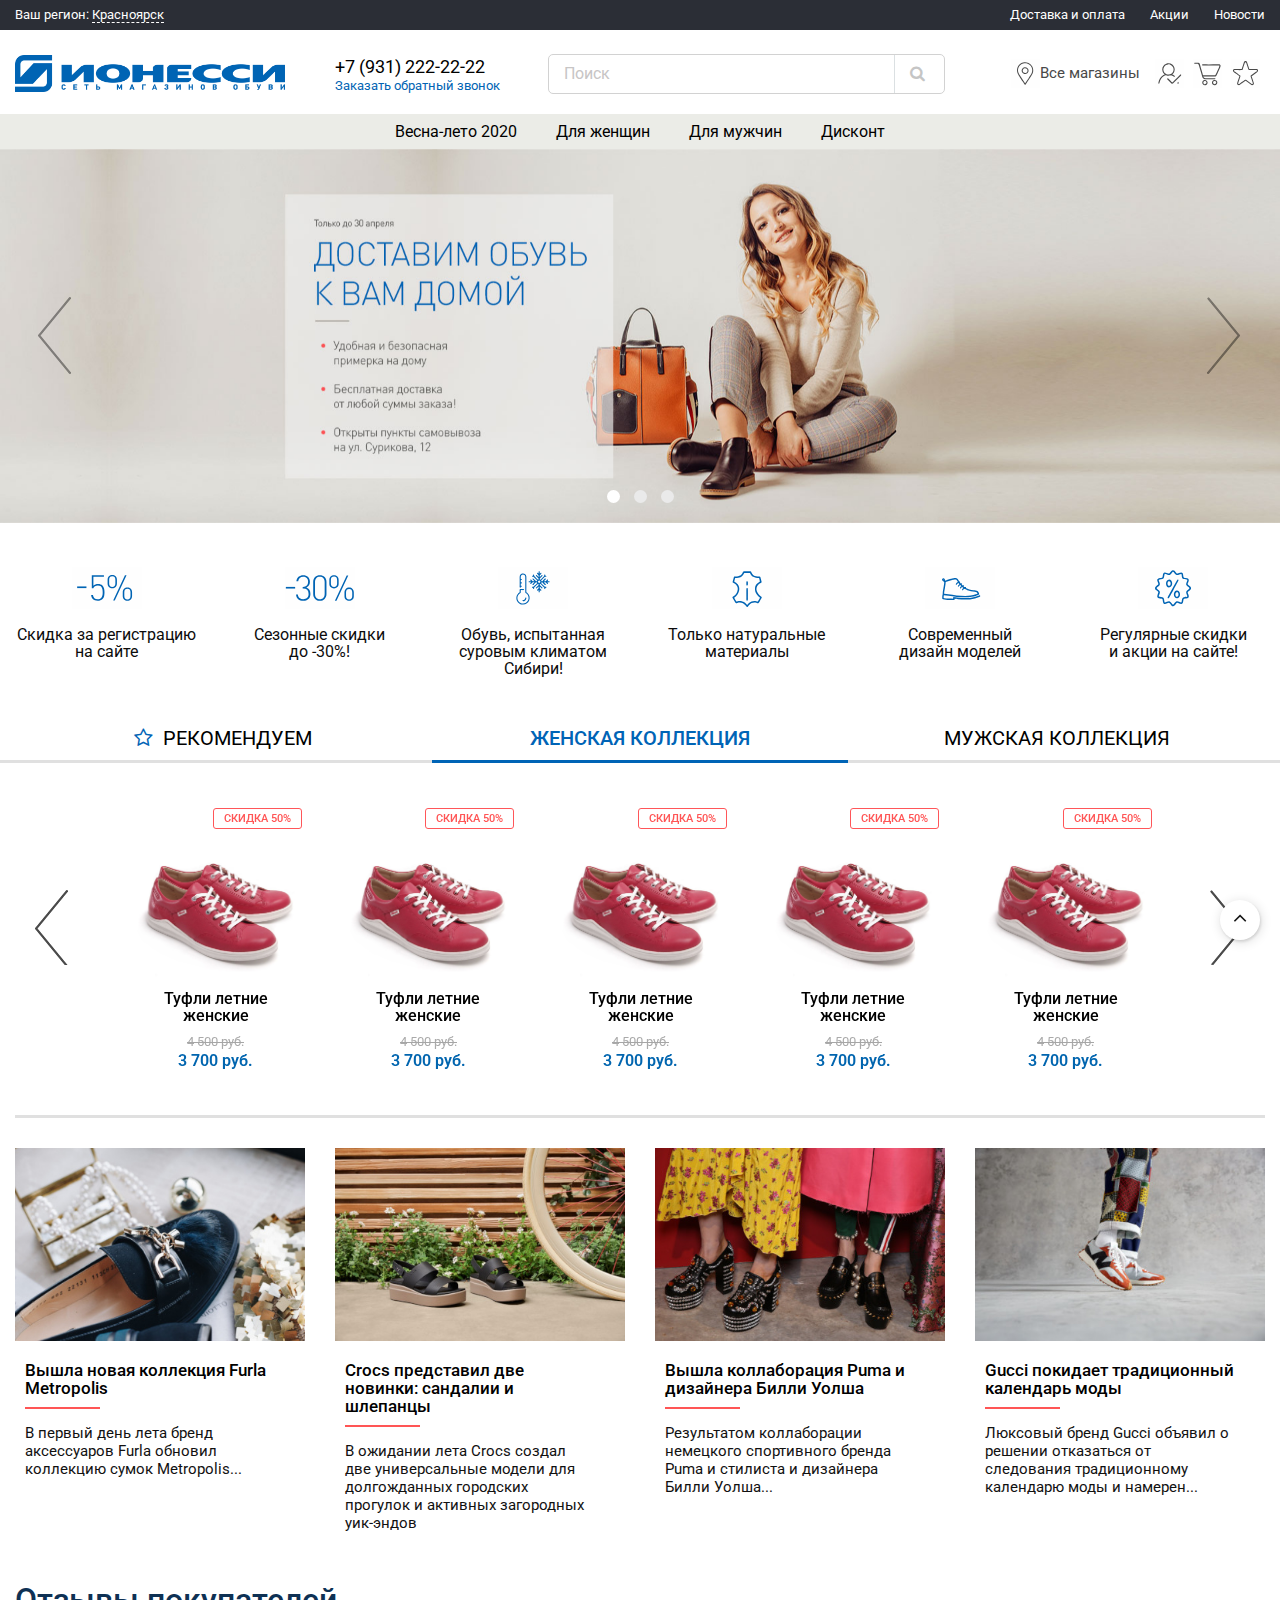
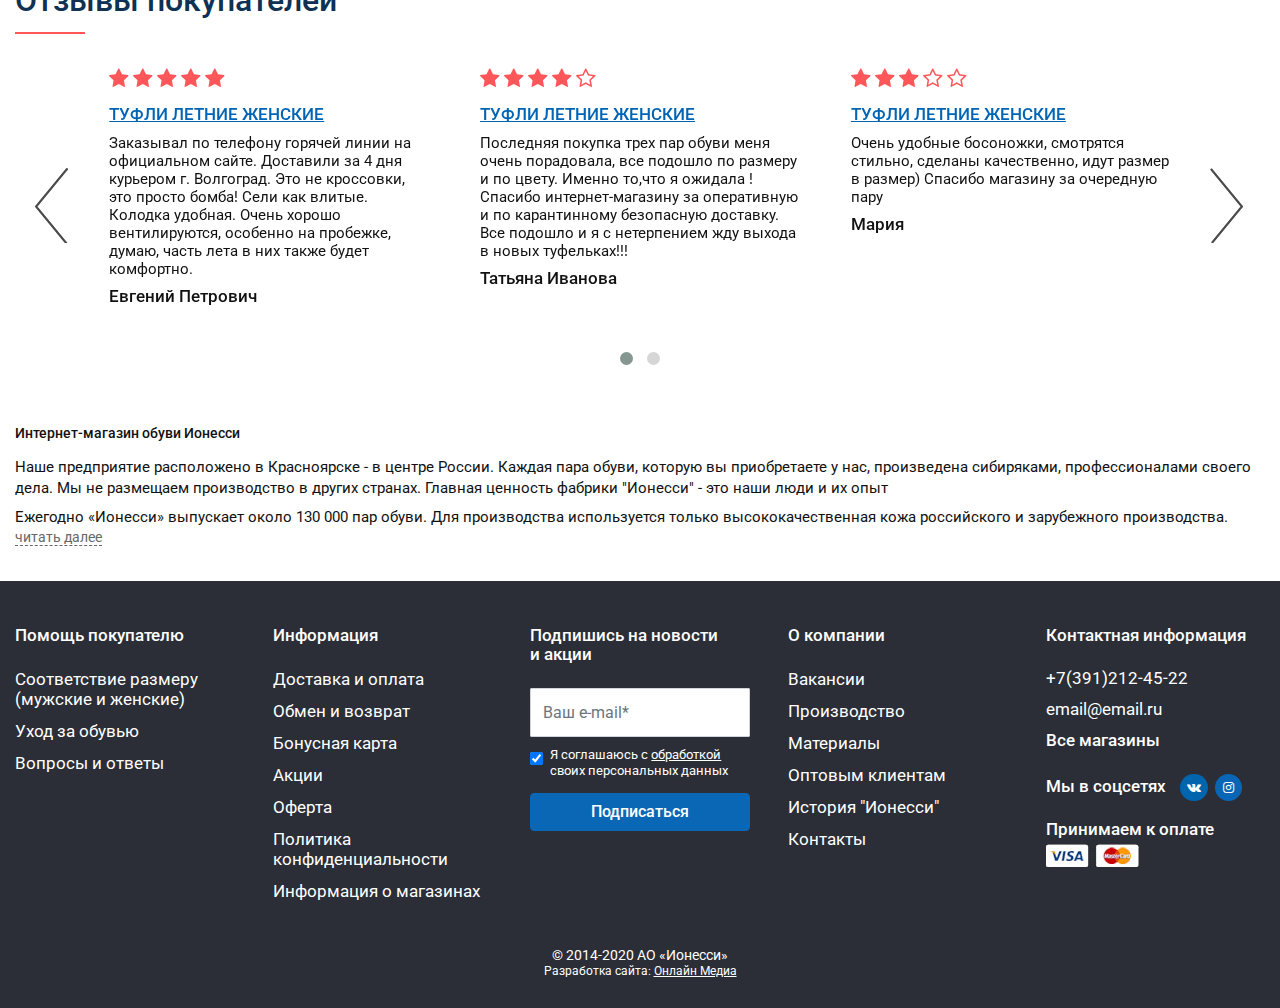
==== commit 29d08a15: "Minify and combined Stable Version" ====
--- a/index.html
+++ b/index.html
@@ -41,10 +41,9 @@
     <link rel="stylesheet"
         href="https://fonts.googleapis.com/css2?family=Roboto:ital,wght@0,400;0,500;0,700;1,400&display=swap">
     <link rel="stylesheet" href="libs/font-awesome/css/font-awesome.min.css">
-    <link rel="stylesheet" href="libs/owlcarousel/owl.carousel.min.css">
-    <link rel="stylesheet" href="libs/owlcarousel/owl.theme.default.min.css">
-    <link rel="stylesheet" type="text/css" href="libs/slick/slick.css" />
-    <link rel="stylesheet" type="text/css" href="libs/slick/slick-theme.css" />
+    <link rel="stylesheet" href="css/plugins.min.css">
+    <link rel="stylesheet" href="libs/microtip/microtip.min.css">
+    <link rel="stylesheet" href="libs/magnific-popup/magnific-popup.css">
     <link rel="stylesheet" href="css/main.css">
     <link rel="stylesheet" href="css/media.css">
 
@@ -889,30 +888,12 @@
     <div id="back-to-top">
         <a href="#top"><i class="fa fa-angle-up"></i></a>
     </div>
-
     <!-- jQuery Scripts -->
     <script src="js/plugins.min.js"></script>
-    <script src="libs/megamenu/js/megamenu.js"></script>
     <script src="libs/owlcarousel/owl.carousel.min.js"></script>
-    <!--<script src="libs/owlcarousel/owl.carousel2.thumbs.min.js1"></script>-->
     <script src="libs/slick/slick.min.js"></script>
-    <script src="libs/zoomsl/zoomsl.min.js"></script>
-    <script src="libs/readmore/readmore.min.js"></script>
+    <script src="libs/magnific-popup/jquery.magnific-popup.min.js"></script>
     <script src="js/common.js"></script>
-
-    <script>
-
-        $(document).ready(function () {
-            $(".menu-mobile").click(function () {
-                $(".menu-mobile").toggleClass("active");
-            });
-
-        });
-
-
-
-    </script>
-
 </body>
 
 </html>--- a/libs/microtip/microtip.min.css
+++ b/libs/microtip/microtip.min.css
@@ -0,0 +1,15 @@
+/* -------------------------------------------------------------------
+  Microtip
+
+  Modern, lightweight css-only tooltips
+  Just 1kb minified and gzipped
+
+  @author Ghosh
+  @package Microtip
+
+----------------------------------------------------------------------
+  1. Base Styles
+  2. Direction Modifiers
+  3. Position Modifiers
+--------------------------------------------------------------------*/
+[aria-label][role~="tooltip"]{position:relative}[aria-label][role~="tooltip"]::before,[aria-label][role~="tooltip"]::after{transform:translate3d(0,0,0);-webkit-backface-visibility:hidden;backface-visibility:hidden;will-change:transform;opacity:0;pointer-events:none;transition:all var(--microtip-transition-duration,.18s) var(--microtip-transition-easing,ease-in-out) var(--microtip-transition-delay,0s);position:absolute;box-sizing:border-box;z-index:10;transform-origin:top}[aria-label][role~="tooltip"]::before{background-size:100% auto!important;content:""}[aria-label][role~="tooltip"]::after{background:rgba(17,17,17,.9);border-radius:4px;color:#fff;content:attr(aria-label);font-size:var(--microtip-font-size,13px);font-weight:var(--microtip-font-weight,normal);text-transform:var(--microtip-text-transform,none);padding:.5em 1em;white-space:nowrap;box-sizing:content-box}[aria-label][role~="tooltip"]:hover::before,[aria-label][role~="tooltip"]:hover::after,[aria-label][role~="tooltip"]:focus::before,[aria-label][role~="tooltip"]:focus::after{opacity:1;pointer-events:auto}[role~="tooltip"][data-microtip-position|="top"]::before{background:url(data:image/svg+xml;charset=utf-8,%3Csvg%20xmlns%3D%22http%3A//www.w3.org/2000/svg%22%20width%3D%2236px%22%20height%3D%2212px%22%3E%3Cpath%20fill%3D%22rgba%2817,%2017,%2017,%200.9%29%22%20transform%3D%22rotate%280%29%22%20d%3D%22M2.658,0.000%20C-13.615,0.000%2050.938,0.000%2034.662,0.000%20C28.662,0.000%2023.035,12.002%2018.660,12.002%20C14.285,12.002%208.594,0.000%202.658,0.000%20Z%22/%3E%3C/svg%3E) no-repeat;height:6px;width:18px;margin-bottom:5px}[role~="tooltip"][data-microtip-position|="top"]::after{margin-bottom:11px}[role~="tooltip"][data-microtip-position|="top"]::before{transform:translate3d(-50%,0,0);bottom:100%;left:50%}[role~="tooltip"][data-microtip-position|="top"]:hover::before{transform:translate3d(-50%,-5px,0)}[role~="tooltip"][data-microtip-position|="top"]::after{transform:translate3d(-50%,0,0);bottom:100%;left:50%}[role~="tooltip"][data-microtip-position="top"]:hover::after{transform:translate3d(-50%,-5px,0)}[role~="tooltip"][data-microtip-position="top-left"]::after{transform:translate3d(calc(-100% + 16px),0,0);bottom:100%}[role~="tooltip"][data-microtip-position="top-left"]:hover::after{transform:translate3d(calc(-100% + 16px),-5px,0)}[role~="tooltip"][data-microtip-position="top-right"]::after{transform:translate3d(calc(0% + -16px),0,0);bottom:100%}[role~="tooltip"][data-microtip-position="top-right"]:hover::after{transform:translate3d(calc(0% + -16px),-5px,0)}[role~="tooltip"][data-microtip-position|="bottom"]::before{background:url(data:image/svg+xml;charset=utf-8,%3Csvg%20xmlns%3D%22http%3A//www.w3.org/2000/svg%22%20width%3D%2236px%22%20height%3D%2212px%22%3E%3Cpath%20fill%3D%22rgba%2817,%2017,%2017,%200.9%29%22%20transform%3D%22rotate%28180%2018%206%29%22%20d%3D%22M2.658,0.000%20C-13.615,0.000%2050.938,0.000%2034.662,0.000%20C28.662,0.000%2023.035,12.002%2018.660,12.002%20C14.285,12.002%208.594,0.000%202.658,0.000%20Z%22/%3E%3C/svg%3E) no-repeat;height:6px;width:18px;margin-top:5px;margin-bottom:0}[role~="tooltip"][data-microtip-position|="bottom"]::after{margin-top:11px}[role~="tooltip"][data-microtip-position|="bottom"]::before{transform:translate3d(-50%,-10px,0);bottom:auto;left:50%;top:100%}[role~="tooltip"][data-microtip-position|="bottom"]:hover::before{transform:translate3d(-50%,0,0)}[role~="tooltip"][data-microtip-position|="bottom"]::after{transform:translate3d(-50%,-10px,0);top:100%;left:50%}[role~="tooltip"][data-microtip-position="bottom"]:hover::after{transform:translate3d(-50%,0,0)}[role~="tooltip"][data-microtip-position="bottom-left"]::after{transform:translate3d(calc(-100% + 16px),-10px,0);top:100%}[role~="tooltip"][data-microtip-position="bottom-left"]:hover::after{transform:translate3d(calc(-100% + 16px),0,0)}[role~="tooltip"][data-microtip-position="bottom-right"]::after{transform:translate3d(calc(0% + -16px),-10px,0);top:100%}[role~="tooltip"][data-microtip-position="bottom-right"]:hover::after{transform:translate3d(calc(0% + -16px),0,0)}[role~="tooltip"][data-microtip-position="left"]::before,[role~="tooltip"][data-microtip-position="left"]::after{bottom:auto;left:auto;right:100%;top:50%;transform:translate3d(10px,-50%,0)}[role~="tooltip"][data-microtip-position="left"]::before{background:url(data:image/svg+xml;charset=utf-8,%3Csvg%20xmlns%3D%22http%3A//www.w3.org/2000/svg%22%20width%3D%2212px%22%20height%3D%2236px%22%3E%3Cpath%20fill%3D%22rgba%2817,%2017,%2017,%200.9%29%22%20transform%3D%22rotate%28-90%2018%2018%29%22%20d%3D%22M2.658,0.000%20C-13.615,0.000%2050.938,0.000%2034.662,0.000%20C28.662,0.000%2023.035,12.002%2018.660,12.002%20C14.285,12.002%208.594,0.000%202.658,0.000%20Z%22/%3E%3C/svg%3E) no-repeat;height:18px;width:6px;margin-right:5px;margin-bottom:0}[role~="tooltip"][data-microtip-position="left"]::after{margin-right:11px}[role~="tooltip"][data-microtip-position="left"]:hover::before,[role~="tooltip"][data-microtip-position="left"]:hover::after{transform:translate3d(0,-50%,0)}[role~="tooltip"][data-microtip-position="right"]::before,[role~="tooltip"][data-microtip-position="right"]::after{bottom:auto;left:100%;top:50%;transform:translate3d(-10px,-50%,0)}[role~="tooltip"][data-microtip-position="right"]::before{background:url(data:image/svg+xml;charset=utf-8,%3Csvg%20xmlns%3D%22http%3A//www.w3.org/2000/svg%22%20width%3D%2212px%22%20height%3D%2236px%22%3E%3Cpath%20fill%3D%22rgba%2817,%2017,%2017,%200.9%29%22%20transform%3D%22rotate%2890%206%206%29%22%20d%3D%22M2.658,0.000%20C-13.615,0.000%2050.938,0.000%2034.662,0.000%20C28.662,0.000%2023.035,12.002%2018.660,12.002%20C14.285,12.002%208.594,0.000%202.658,0.000%20Z%22/%3E%3C/svg%3E) no-repeat;height:18px;width:6px;margin-bottom:0;margin-left:5px}[role~="tooltip"][data-microtip-position="right"]::after{margin-left:11px}[role~="tooltip"][data-microtip-position="right"]:hover::before,[role~="tooltip"][data-microtip-position="right"]:hover::after{transform:translate3d(0,-50%,0)}[role~="tooltip"][data-microtip-size="small"]::after{white-space:initial;width:80px}[role~="tooltip"][data-microtip-size="medium"]::after{white-space:initial;width:150px}[role~="tooltip"][data-microtip-size="large"]::after{white-space:initial;width:260px}--- a/css/main.css
+++ b/css/main.css
@@ -18,47 +18,9 @@
 /*----------------------------------------
 1. Main Structure
 -----------------------------------------*/
-/*
-@font-face {
-    font-family: 'DINPro-Light';
-    src: url('../fonts/DINPro-Light.eot');
-    src: local('☺'), url('../fonts/DINPro-Light.woff') format('woff'), url('../fonts/DINPro-Light.ttf') format('truetype'), url('../fonts/DINPro-Light.svg') format('svg');
-    font-weight: normal;
-    font-style: normal;
-    font-display: swap;
-}
-
-@font-face {
-    font-weight: 500;
-    src: url('../fonts/DINPro-Regular.eot');
-    src: local('☺'), url('../fonts/DINPro-Regular.woff') format('woff'), url('../fonts/DINPro-Regular.ttf') format('truetype'), url('../fonts/DINPro-Regular.svg') format('svg');
-    font-weight: normal;
-    font-style: normal;
-    font-display: swap;
-}
-
-@font-face {
-    font-weight: 500;
-    src: url('../fonts/DINPro-Bold.eot');
-    src: local('☺'), url('../fonts/DINPro-Bold.woff') format('woff'), url('../fonts/DINPro-Bold.ttf') format('truetype'), url('../fonts/DINPro-Bold.svg') format('svg');
-    font-weight: normal;
-    font-style: normal;
-    font-display: swap;
-}
-
-
-@font-face {
-    font-weight: 500;
-    src: url('../fonts/DINPro-Medium.eot');
-    src: local('☺'), url('../fonts/DINPro-Medium.woff') format('woff'), url('../fonts/DINPro-Medium.ttf') format('truetype'), url('../fonts/DINPro-Medium.svg') format('svg');
-    font-weight: normal;
-    font-style: normal;
-    font-display: swap;
-}
-*/
+
 
 body {
-    /*font-family: 'DINPro-Light', Arial, Tahoma, sans-serif;*/
     font-family: 'Roboto', Arial, Tahoma, sans-serif;
     font-size: 18px;
     line-height: 1.2;
@@ -348,21 +310,7 @@
 .menu-mobile:hover{
     text-decoration: none;
 }
-/*
-.menu-mobile:after {
-    content: "\f0c9";
-    font-family: "FontAwesome";
-    font-size: 15px;
-    padding: 0;
-    float: left;
-    position: relative;
-    top: 0px;
-    -webkit-transform: translateY(-25%);
-    -ms-transform: translateY(-25%);
-    transform: translateY(-25%);
-    color: #7c7974;
-}
-*/
+
 
 /* Спрятать скролл у меню */
 
@@ -503,11 +451,7 @@
     margin: 0;
     display: inline-block;
 }
-/*
-.menu> ul > li:first-child {
-    margin-left: 15%;
-}
-*/
+
 .menu > ul > li a {
     text-decoration: none;
     padding: 0.6em 3em;
@@ -643,18 +587,10 @@
     background-color: rgb(235, 236, 231);
 }
 
-
-/*
-.menu-fixed.main-menu {
-    position: fixed;
-    top: 0px;
-    width: 100%;
-    z-index: 10;
-}
-*/
 .menu-mobile-wrapper{
     position: relative;
 }
+
 .fixed-header.header-fixed {
     position: fixed;
     top: 0px;
@@ -673,16 +609,7 @@
     border-bottom: none;
 }
 
-/*
-.menu-fixed .menu > ul > li a {
-    padding: 1em 3em;
-    -webkit-transition: all 0.5s ease-in-out;
-    -moz-transition: all 0.5s ease-in-out;
-    -ms-transition: all 0.5s ease-in-out;
-    -o-transition: all 0.5s ease-in-out;
-    transition: all 0.5s ease-in-out;
-}
-*/
+
 /*----------------------------------------
 4. Header
 -----------------------------------------*/
@@ -1025,19 +952,7 @@
     padding: 20px 30px 20px 30px;
     filter: brightness(0.7);
 }
-/*
-.main-slider{
-    max-width: 1920px;
-    margin: 0 auto;
-    position: relative;
-}
-
-.main-slider .owl-dots{
-    position: absolute;
-    bottom: 5px;
-    width: 100%;
-}
-*/
+
 .top-slider .owl-theme .owl-dots .owl-dot span {
     width: 13px;
     height: 13px;
@@ -1345,7 +1260,6 @@
 .mfp-with-zoom.mfp-bg {
 	opacity: 0;
 	-webkit-backface-visibility: hidden;
-	/* ideally, transition speed should match zoom duration */
 	-webkit-transition: all 0.3s ease-out; 
 	-moz-transition: all 0.3s ease-out; 
 	-o-transition: all 0.3s ease-out; 
@@ -1674,31 +1588,6 @@
     border: 1px solid #ff5656;
 }
 
-
-/* News Section */
-/*
-.news-section {
-    background-color: #f5f5f3;
-    padding-top: 70px;
-    padding-bottom: 70px;
-}
-
-.news-main-item{
-    margin-bottom: 40px;
-}
-
-.news-main-item a{
-    font-size: 20px;
-    text-decoration: underline;
-    color: #2471b9;
-}
-
-.news-main-item h3 {
-    margin-bottom: 30px;
-    font-size: 32px;
-}
-*/
-
 /*  Reviews section*/
 .reviews-section {
     padding-top: 10px;
@@ -1786,12 +1675,6 @@
     margin-bottom: 0;
     margin-top: 15px;
 }
-/*
-.getorder-description {
-    font-weight: 500;
-    font-size: 24px;
-}
-*/
 
 .order-form-container{
     margin-top: 15px;
